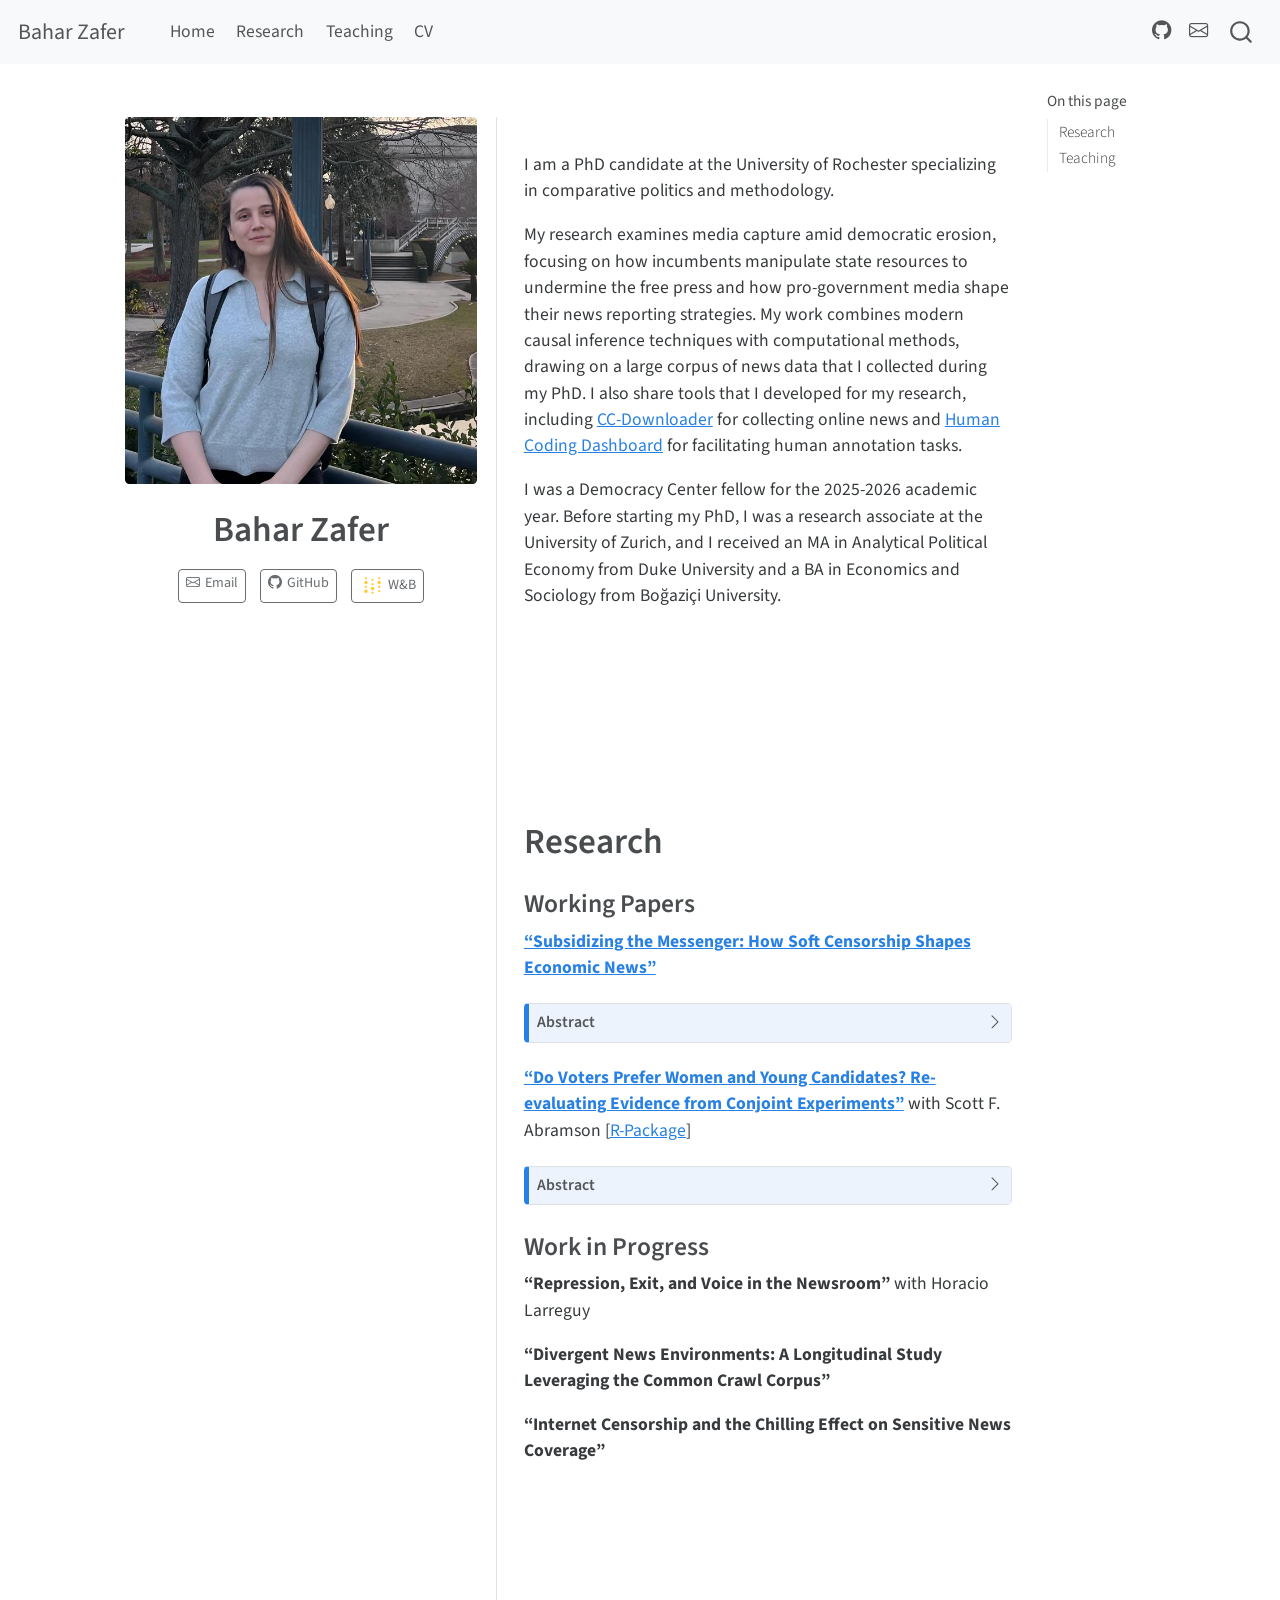
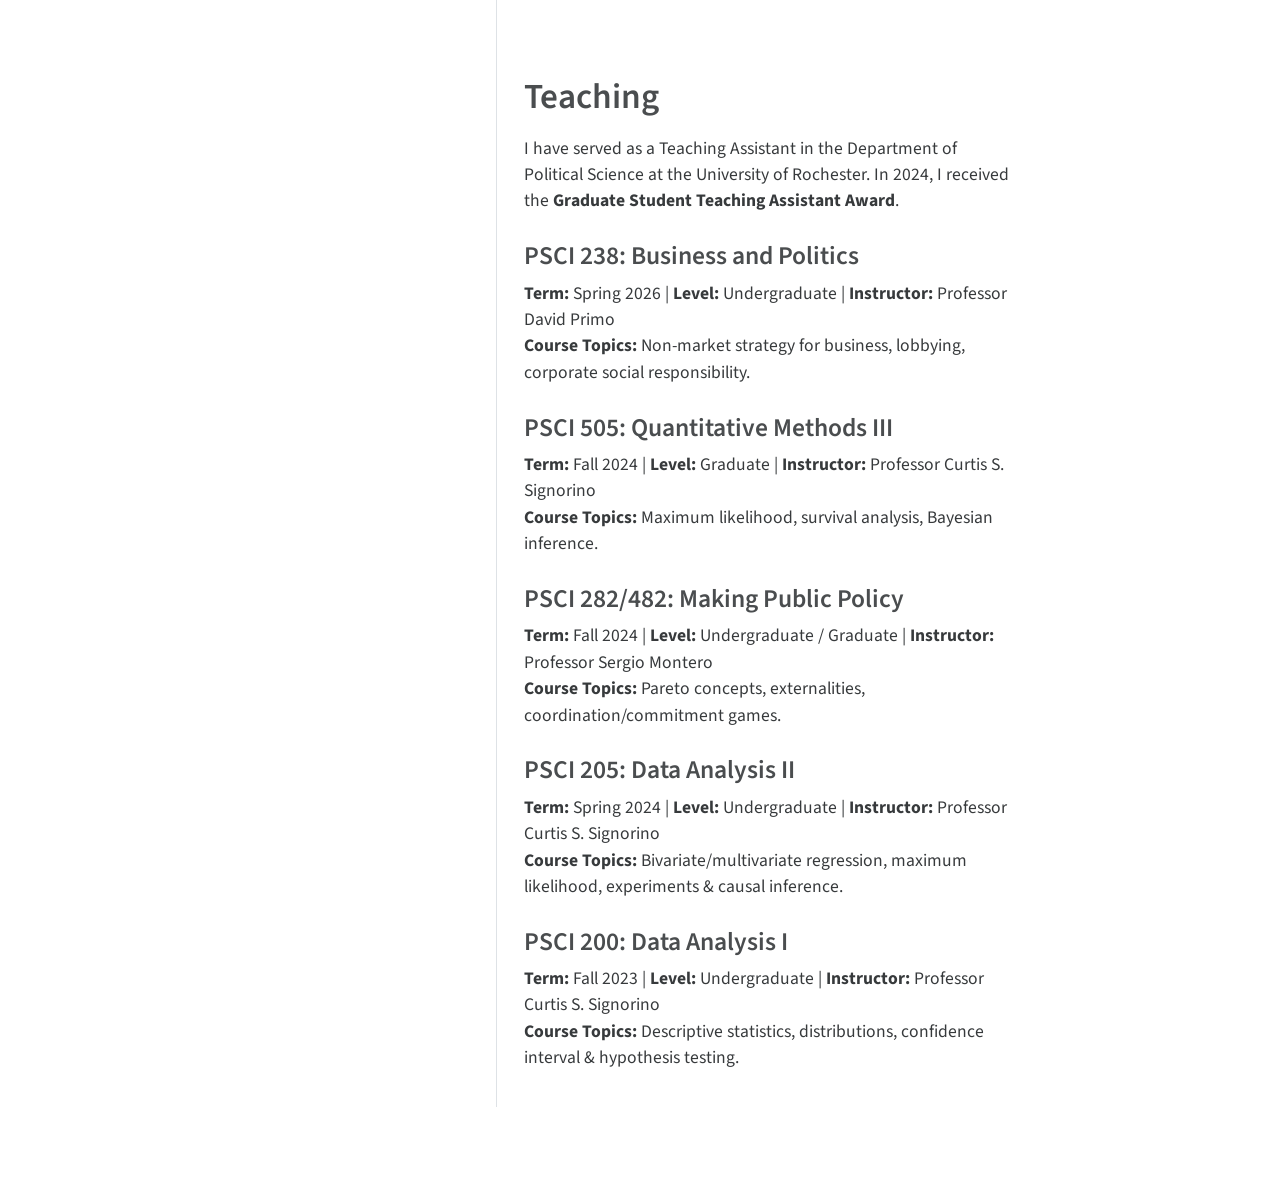
==== index.html @ 9b65a68a "Built site for gh-pages" ====
<!DOCTYPE html>
<html xmlns="http://www.w3.org/1999/xhtml" lang="en" xml:lang="en"><head>

<meta charset="utf-8">
<meta name="generator" content="quarto-1.3.450">

<meta name="viewport" content="width=device-width, initial-scale=1.0, user-scalable=yes">


<title>Bahar Zafer</title>
<style>
code{white-space: pre-wrap;}
span.smallcaps{font-variant: small-caps;}
div.columns{display: flex; gap: min(4vw, 1.5em);}
div.column{flex: auto; overflow-x: auto;}
div.hanging-indent{margin-left: 1.5em; text-indent: -1.5em;}
ul.task-list{list-style: none;}
ul.task-list li input[type="checkbox"] {
  width: 0.8em;
  margin: 0 0.8em 0.2em -1em; /* quarto-specific, see https://github.com/quarto-dev/quarto-cli/issues/4556 */ 
  vertical-align: middle;
}
</style>


<script src="site_libs/quarto-nav/quarto-nav.js"></script>
<script src="site_libs/quarto-nav/headroom.min.js"></script>
<script src="site_libs/clipboard/clipboard.min.js"></script>
<script src="site_libs/quarto-search/autocomplete.umd.js"></script>
<script src="site_libs/quarto-search/fuse.min.js"></script>
<script src="site_libs/quarto-search/quarto-search.js"></script>
<meta name="quarto:offset" content="./">
<script src="site_libs/quarto-html/quarto.js"></script>
<script src="site_libs/quarto-html/popper.min.js"></script>
<script src="site_libs/quarto-html/tippy.umd.min.js"></script>
<link href="site_libs/quarto-html/tippy.css" rel="stylesheet">
<link href="site_libs/quarto-html/quarto-syntax-highlighting.css" rel="stylesheet" id="quarto-text-highlighting-styles">
<script src="site_libs/bootstrap/bootstrap.min.js"></script>
<link href="site_libs/bootstrap/bootstrap-icons.css" rel="stylesheet">
<link href="site_libs/bootstrap/bootstrap.min.css" rel="stylesheet" id="quarto-bootstrap" data-mode="light">
<script id="quarto-search-options" type="application/json">{
  "location": "navbar",
  "copy-button": false,
  "collapse-after": 3,
  "panel-placement": "end",
  "type": "overlay",
  "limit": 20,
  "language": {
    "search-no-results-text": "No results",
    "search-matching-documents-text": "matching documents",
    "search-copy-link-title": "Copy link to search",
    "search-hide-matches-text": "Hide additional matches",
    "search-more-match-text": "more match in this document",
    "search-more-matches-text": "more matches in this document",
    "search-clear-button-title": "Clear",
    "search-detached-cancel-button-title": "Cancel",
    "search-submit-button-title": "Submit",
    "search-label": "Search"
  }
}</script>
<script async="" src="https://www.googletagmanager.com/gtag/js?id=G-RDGCC5YB4K"></script>

<script type="text/javascript">

window.dataLayer = window.dataLayer || [];
function gtag(){dataLayer.push(arguments);}
gtag('js', new Date());
gtag('config', 'G-RDGCC5YB4K', { 'anonymize_ip': true});
</script>
<style>html{ scroll-behavior: smooth; }</style>


<link rel="stylesheet" href="styles.css">
</head>

<body class="nav-fixed">

<div id="quarto-search-results"></div>
  <header id="quarto-header" class="headroom fixed-top">
    <nav class="navbar navbar-expand-lg navbar-dark ">
      <div class="navbar-container container-fluid">
      <div class="navbar-brand-container">
    <a class="navbar-brand" href="./index.html">
    <span class="navbar-title">Bahar Zafer</span>
    </a>
  </div>
            <div id="quarto-search" class="" title="Search"></div>
          <button class="navbar-toggler" type="button" data-bs-toggle="collapse" data-bs-target="#navbarCollapse" aria-controls="navbarCollapse" aria-expanded="false" aria-label="Toggle navigation" onclick="if (window.quartoToggleHeadroom) { window.quartoToggleHeadroom(); }">
  <span class="navbar-toggler-icon"></span>
</button>
          <div class="collapse navbar-collapse" id="navbarCollapse">
            <ul class="navbar-nav navbar-nav-scroll me-auto">
  <li class="nav-item">
    <a class="nav-link" href="./#home" rel="" target="">
 <span class="menu-text">Home</span></a>
  </li>  
  <li class="nav-item">
    <a class="nav-link" href="./#research" rel="" target="">
 <span class="menu-text">Research</span></a>
  </li>  
  <li class="nav-item">
    <a class="nav-link" href="./teaching.html" rel="" target="">
 <span class="menu-text">Teaching</span></a>
  </li>  
  <li class="nav-item">
    <a class="nav-link" href="./cv.pdf" rel="" target="">
 <span class="menu-text">CV</span></a>
  </li>  
</ul>
            <ul class="navbar-nav navbar-nav-scroll ms-auto">
  <li class="nav-item compact">
    <a class="nav-link" href="https://github.com/baharzafer" rel="" target=""><i class="bi bi-github" role="img">
</i> 
 <span class="menu-text"></span></a>
  </li>  
  <li class="nav-item compact">
    <a class="nav-link" href="mailto:bzafer@ur.rochester.edu" rel="" target=""><i class="bi bi-envelope" role="img">
</i> 
 <span class="menu-text"></span></a>
  </li>  
</ul>
            <div class="quarto-navbar-tools">
</div>
          </div> <!-- /navcollapse -->
      </div> <!-- /container-fluid -->
    </nav>
</header>
<!-- content -->
<div id="quarto-content" class="quarto-container page-columns page-rows-contents page-layout-article page-navbar">
<!-- sidebar -->
<!-- margin-sidebar -->
    <div id="quarto-margin-sidebar" class="sidebar margin-sidebar">
        <nav id="TOC" role="doc-toc" class="toc-active">
    <h2 id="toc-title">On this page</h2>
  <ul>
  <li><a href="#home" id="toc-home" class="nav-link active" data-scroll-target="#home"></a></li>
  <li><a href="#research" id="toc-research" class="nav-link" data-scroll-target="#research">Research</a>
  <ul class="collapse">
  <li><a href="#working-papers" id="toc-working-papers" class="nav-link" data-scroll-target="#working-papers">Working Papers</a></li>
  <li><a href="#work-in-progress" id="toc-work-in-progress" class="nav-link" data-scroll-target="#work-in-progress">Work in Progress</a></li>
  </ul></li>
  <li><a href="#teaching" id="toc-teaching" class="nav-link" data-scroll-target="#teaching">Teaching</a>
  <ul class="collapse">
  <li><a href="#psci-238-business-and-politics" id="toc-psci-238-business-and-politics" class="nav-link" data-scroll-target="#psci-238-business-and-politics">PSCI 238: Business and Politics</a></li>
  <li><a href="#psci-505-quantitative-methods-iii" id="toc-psci-505-quantitative-methods-iii" class="nav-link" data-scroll-target="#psci-505-quantitative-methods-iii">PSCI 505: Quantitative Methods III</a></li>
  <li><a href="#psci-282482-making-public-policy" id="toc-psci-282482-making-public-policy" class="nav-link" data-scroll-target="#psci-282482-making-public-policy">PSCI 282/482: Making Public Policy</a></li>
  <li><a href="#psci-205-data-analysis-ii" id="toc-psci-205-data-analysis-ii" class="nav-link" data-scroll-target="#psci-205-data-analysis-ii">PSCI 205: Data Analysis II</a></li>
  <li><a href="#psci-200-data-analysis-i" id="toc-psci-200-data-analysis-i" class="nav-link" data-scroll-target="#psci-200-data-analysis-i">PSCI 200: Data Analysis I</a></li>
  </ul></li>
  </ul>
</nav>
    </div>
<!-- main -->
<div class="quarto-about-trestles">
  <div class="about-entity">
    <img src="photo_bz.jpg" class="about-image
  rounded " style="width: 20em;">
<header id="title-block-header" class="quarto-title-block default">
<div class="quarto-title">
<h1 class="title">Bahar Zafer</h1>
</div>
<div class="quarto-title-meta">
  </div>
</header>
    <div class="about-links">
  <a href="mailto:bzafer@ur.rochester.edu" class="about-link" rel="" target="">
    <i class="bi bi-envelope"></i>
     <span class="about-link-text">Email</span>
  </a>
  <a href="https://github.com/baharzafer" class="about-link" rel="" target="">
    <i class="bi bi-github"></i>
     <span class="about-link-text">GitHub</span>
  </a>
  <a href="https://wandb.ai/profile/baharzafer" class="about-link" rel="" target="">
     <span class="about-link-text"><img src="WB_white.png" class="img-fluid" width="25"> W&amp;B</span>
  </a>
</div>
  </div>
  <div class="about-contents"><main class="content" id="quarto-document-content">

<section id="home" class="level1">
<h1></h1>
<p>I am a PhD candidate at the University of Rochester specializing in comparative politics and methodology.</p>
<p>My research examines media capture amid democratic erosion, focusing on how incumbents manipulate state resources to undermine the free press and how pro-government media shape their news reporting strategies. My work combines modern causal inference techniques with computational methods, drawing on a large corpus of news data that I collected during my PhD. I also share tools that I developed for my research, including <a href="https://github.com/zfrb/CC-Downloader">CC-Downloader</a> for collecting online news and <a href="https://github.com/zfrb/human-coding-dashboard">Human Coding Dashboard</a> for facilitating human annotation tasks.</p>
<p>I was a Democracy Center fellow for the 2025-2026 academic year. Before starting my PhD, I was a research associate at the University of Zurich, and I received an MA in Analytical Political Economy from Duke University and a BA in Economics and Sociology from Boğaziçi University.</p>
</section>
<section id="research" class="level1" style="margin-top: 6em;">
<h1 style="margin-top: 6em;">Research</h1>
<section id="working-papers" class="level3">
<h3 data-anchor-id="working-papers">Working Papers</h3>
<p><a href="paper_1.pdf"><strong>“Subsidizing the Messenger: How Soft Censorship Shapes Economic News”</strong></a></p>
<div class="callout callout-style-default callout-note no-icon callout-titled" title="Abstract">
<div class="callout-header d-flex align-content-center" data-bs-toggle="collapse" data-bs-target=".callout-1-contents" aria-controls="callout-1" aria-expanded="false" aria-label="Toggle callout">
<div class="callout-icon-container">
<i class="callout-icon no-icon"></i>
</div>
<div class="callout-title-container flex-fill">
Abstract
</div>
<div class="callout-btn-toggle d-inline-block border-0 py-1 ps-1 pe-0 float-end"><i class="callout-toggle"></i></div>
</div>
<div id="callout-1" class="callout-1-contents callout-collapse collapse">
<div class="callout-body-container callout-body">
<p>Scholars have extensively investigated the interest of incumbents in controlling media and the role of financial independence in safeguarding press freedom. Nonetheless, the literature lacks evidence on how governments employ ostensibly legal methods to fund connected media in exchange for favorable coverage. This paper identifies market-based exchanges as two-way favors between the government and politically connected media owners, exploiting the acquisition of the largest media company in Turkey by a pro-government conglomerate in 2018. First, I find sizable advertising favors from the government as the 2018 sale significantly increased state advertising in the acquired newspapers, despite a simultaneous decline in their circulations and private advertising. Second, these newspapers return the favor with biased economic news supportive of the government. My results establish that state advertising in Turkey is politically driven and incompatible with economic incentives, and the connected newspapers cater to the government, potentially at the expense of circulation.</p>
<p><em>Keywords:</em> Media capture, government advertising, politically connected owners, triple differences regression, topic modeling, sentiment analysis, BERT, GPT</p>
</div>
</div>
</div>
<p><a href="ConjointSensitivity.pdf"><strong>“Do Voters Prefer Women and Young Candidates? Re-evaluating Evidence from Conjoint Experiments”</strong></a> with Scott F. Abramson [<a href="https://github.com/zfrb/ConjointSensitivity">R-Package</a>]</p>
<div class="callout callout-style-default callout-note no-icon callout-titled" title="Abstract">
<div class="callout-header d-flex align-content-center" data-bs-toggle="collapse" data-bs-target=".callout-2-contents" aria-controls="callout-2" aria-expanded="false" aria-label="Toggle callout">
<div class="callout-icon-container">
<i class="callout-icon no-icon"></i>
</div>
<div class="callout-title-container flex-fill">
Abstract
</div>
<div class="callout-btn-toggle d-inline-block border-0 py-1 ps-1 pe-0 float-end"><i class="callout-toggle"></i></div>
</div>
<div id="callout-2" class="callout-2-contents callout-collapse collapse">
<div class="callout-body-container callout-body">
<p>Conjoint experiments are widely used to study whether voters discriminate against candidates on the basis of characteristics such as gender and age. Recent meta-analyses interpret this literature as evidence against demand-side explanations for the under-representation of women and younger candidates in elected office. We reassess these claims by examining the finite-sample sensitivity of candidate-choice conjoint estimates. Building on recent advances in influence-function methods, we estimate the smallest share of respondents and experimentally generated electoral contests whose removal changes the sign of study-level and meta-analytic AMCEs. Across experiments in prominent meta-analyses of gender and age, we find that many estimates can be reversed by dropping small fractions of respondents or contests. These sensitivities also propagate to the meta-analytic level, where pooled estimates change sign after similarly small perturbations. The results show that conjoint-based claims about voter preferences can depend heavily on both respondent sampling and the random sampling of candidate contests implied by experimental designs.</p>
<p><em>Keywords:</em> Gender bias, candidate-choice experiments, discrimination</p>
</div>
</div>
</div>
</section>
<section id="work-in-progress" class="level3">
<h3 data-anchor-id="work-in-progress">Work in Progress</h3>
<p><strong>“Repression, Exit, and Voice in the Newsroom”</strong> with Horacio Larreguy</p>
<p><strong>“Divergent News Environments: A Longitudinal Study Leveraging the Common Crawl Corpus”</strong></p>
<p><strong>“Internet Censorship and the Chilling Eﬀect on Sensitive News Coverage”</strong></p>
</section>
</section>
<section id="teaching" class="level1" style="margin-top: 6em;">
<h1 style="margin-top: 6em;">Teaching</h1>
<p>I have served as a Teaching Assistant in the Department of Political Science at the University of Rochester. In 2024, I received the <strong>Graduate Student Teaching Assistant Award</strong>.</p>
<section id="psci-238-business-and-politics" class="level3">
<h3 data-anchor-id="psci-238-business-and-politics">PSCI 238: Business and Politics</h3>
<p><strong>Term:</strong> Spring 2026 | <strong>Level:</strong> Undergraduate | <strong>Instructor:</strong> Professor David Primo<br>
<strong>Course Topics:</strong> Non-market strategy for business, lobbying, corporate social responsibility.</p>
</section>
<section id="psci-505-quantitative-methods-iii" class="level3">
<h3 data-anchor-id="psci-505-quantitative-methods-iii">PSCI 505: Quantitative Methods III</h3>
<p><strong>Term:</strong> Fall 2024 | <strong>Level:</strong> Graduate | <strong>Instructor:</strong> Professor Curtis S. Signorino<br>
<strong>Course Topics:</strong> Maximum likelihood, survival analysis, Bayesian inference.</p>
</section>
<section id="psci-282482-making-public-policy" class="level3">
<h3 data-anchor-id="psci-282482-making-public-policy">PSCI 282/482: Making Public Policy</h3>
<p><strong>Term:</strong> Fall 2024 | <strong>Level:</strong> Undergraduate / Graduate | <strong>Instructor:</strong> Professor Sergio Montero<br>
<strong>Course Topics:</strong> Pareto concepts, externalities, coordination/commitment games.</p>
</section>
<section id="psci-205-data-analysis-ii" class="level3">
<h3 data-anchor-id="psci-205-data-analysis-ii">PSCI 205: Data Analysis II</h3>
<p><strong>Term:</strong> Spring 2024 | <strong>Level:</strong> Undergraduate | <strong>Instructor:</strong> Professor Curtis S. Signorino<br>
<strong>Course Topics:</strong> Bivariate/multivariate regression, maximum likelihood, experiments &amp; causal inference.</p>
</section>
<section id="psci-200-data-analysis-i" class="level3">
<h3 data-anchor-id="psci-200-data-analysis-i">PSCI 200: Data Analysis I</h3>
<p><strong>Term:</strong> Fall 2023 | <strong>Level:</strong> Undergraduate | <strong>Instructor:</strong> Professor Curtis S. Signorino<br>
<strong>Course Topics:</strong> Descriptive statistics, distributions, confidence interval &amp; hypothesis testing.</p>


</section>
</section>
</main></div>
</div>
 <!-- /main -->
<script id="quarto-html-after-body" type="application/javascript">
window.document.addEventListener("DOMContentLoaded", function (event) {
  const toggleBodyColorMode = (bsSheetEl) => {
    const mode = bsSheetEl.getAttribute("data-mode");
    const bodyEl = window.document.querySelector("body");
    if (mode === "dark") {
      bodyEl.classList.add("quarto-dark");
      bodyEl.classList.remove("quarto-light");
    } else {
      bodyEl.classList.add("quarto-light");
      bodyEl.classList.remove("quarto-dark");
    }
  }
  const toggleBodyColorPrimary = () => {
    const bsSheetEl = window.document.querySelector("link#quarto-bootstrap");
    if (bsSheetEl) {
      toggleBodyColorMode(bsSheetEl);
    }
  }
  toggleBodyColorPrimary();  
  const isCodeAnnotation = (el) => {
    for (const clz of el.classList) {
      if (clz.startsWith('code-annotation-')) {                     
        return true;
      }
    }
    return false;
  }
  const clipboard = new window.ClipboardJS('.code-copy-button', {
    text: function(trigger) {
      const codeEl = trigger.previousElementSibling.cloneNode(true);
      for (const childEl of codeEl.children) {
        if (isCodeAnnotation(childEl)) {
          childEl.remove();
        }
      }
      return codeEl.innerText;
    }
  });
  clipboard.on('success', function(e) {
    // button target
    const button = e.trigger;
    // don't keep focus
    button.blur();
    // flash "checked"
    button.classList.add('code-copy-button-checked');
    var currentTitle = button.getAttribute("title");
    button.setAttribute("title", "Copied!");
    let tooltip;
    if (window.bootstrap) {
      button.setAttribute("data-bs-toggle", "tooltip");
      button.setAttribute("data-bs-placement", "left");
      button.setAttribute("data-bs-title", "Copied!");
      tooltip = new bootstrap.Tooltip(button, 
        { trigger: "manual", 
          customClass: "code-copy-button-tooltip",
          offset: [0, -8]});
      tooltip.show();    
    }
    setTimeout(function() {
      if (tooltip) {
        tooltip.hide();
        button.removeAttribute("data-bs-title");
        button.removeAttribute("data-bs-toggle");
        button.removeAttribute("data-bs-placement");
      }
      button.setAttribute("title", currentTitle);
      button.classList.remove('code-copy-button-checked');
    }, 1000);
    // clear code selection
    e.clearSelection();
  });
  function tippyHover(el, contentFn) {
    const config = {
      allowHTML: true,
      content: contentFn,
      maxWidth: 500,
      delay: 100,
      arrow: false,
      appendTo: function(el) {
          return el.parentElement;
      },
      interactive: true,
      interactiveBorder: 10,
      theme: 'quarto',
      placement: 'bottom-start'
    };
    window.tippy(el, config); 
  }
  const noterefs = window.document.querySelectorAll('a[role="doc-noteref"]');
  for (var i=0; i<noterefs.length; i++) {
    const ref = noterefs[i];
    tippyHover(ref, function() {
      // use id or data attribute instead here
      let href = ref.getAttribute('data-footnote-href') || ref.getAttribute('href');
      try { href = new URL(href).hash; } catch {}
      const id = href.replace(/^#\/?/, "");
      const note = window.document.getElementById(id);
      return note.innerHTML;
    });
  }
      let selectedAnnoteEl;
      const selectorForAnnotation = ( cell, annotation) => {
        let cellAttr = 'data-code-cell="' + cell + '"';
        let lineAttr = 'data-code-annotation="' +  annotation + '"';
        const selector = 'span[' + cellAttr + '][' + lineAttr + ']';
        return selector;
      }
      const selectCodeLines = (annoteEl) => {
        const doc = window.document;
        const targetCell = annoteEl.getAttribute("data-target-cell");
        const targetAnnotation = annoteEl.getAttribute("data-target-annotation");
        const annoteSpan = window.document.querySelector(selectorForAnnotation(targetCell, targetAnnotation));
        const lines = annoteSpan.getAttribute("data-code-lines").split(",");
        const lineIds = lines.map((line) => {
          return targetCell + "-" + line;
        })
        let top = null;
        let height = null;
        let parent = null;
        if (lineIds.length > 0) {
            //compute the position of the single el (top and bottom and make a div)
            const el = window.document.getElementById(lineIds[0]);
            top = el.offsetTop;
            height = el.offsetHeight;
            parent = el.parentElement.parentElement;
          if (lineIds.length > 1) {
            const lastEl = window.document.getElementById(lineIds[lineIds.length - 1]);
            const bottom = lastEl.offsetTop + lastEl.offsetHeight;
            height = bottom - top;
          }
          if (top !== null && height !== null && parent !== null) {
            // cook up a div (if necessary) and position it 
            let div = window.document.getElementById("code-annotation-line-highlight");
            if (div === null) {
              div = window.document.createElement("div");
              div.setAttribute("id", "code-annotation-line-highlight");
              div.style.position = 'absolute';
              parent.appendChild(div);
            }
            div.style.top = top - 2 + "px";
            div.style.height = height + 4 + "px";
            let gutterDiv = window.document.getElementById("code-annotation-line-highlight-gutter");
            if (gutterDiv === null) {
              gutterDiv = window.document.createElement("div");
              gutterDiv.setAttribute("id", "code-annotation-line-highlight-gutter");
              gutterDiv.style.position = 'absolute';
              const codeCell = window.document.getElementById(targetCell);
              const gutter = codeCell.querySelector('.code-annotation-gutter');
              gutter.appendChild(gutterDiv);
            }
            gutterDiv.style.top = top - 2 + "px";
            gutterDiv.style.height = height + 4 + "px";
          }
          selectedAnnoteEl = annoteEl;
        }
      };
      const unselectCodeLines = () => {
        const elementsIds = ["code-annotation-line-highlight", "code-annotation-line-highlight-gutter"];
        elementsIds.forEach((elId) => {
          const div = window.document.getElementById(elId);
          if (div) {
            div.remove();
          }
        });
        selectedAnnoteEl = undefined;
      };
      // Attach click handler to the DT
      const annoteDls = window.document.querySelectorAll('dt[data-target-cell]');
      for (const annoteDlNode of annoteDls) {
        annoteDlNode.addEventListener('click', (event) => {
          const clickedEl = event.target;
          if (clickedEl !== selectedAnnoteEl) {
            unselectCodeLines();
            const activeEl = window.document.querySelector('dt[data-target-cell].code-annotation-active');
            if (activeEl) {
              activeEl.classList.remove('code-annotation-active');
            }
            selectCodeLines(clickedEl);
            clickedEl.classList.add('code-annotation-active');
          } else {
            // Unselect the line
            unselectCodeLines();
            clickedEl.classList.remove('code-annotation-active');
          }
        });
      }
  const findCites = (el) => {
    const parentEl = el.parentElement;
    if (parentEl) {
      const cites = parentEl.dataset.cites;
      if (cites) {
        return {
          el,
          cites: cites.split(' ')
        };
      } else {
        return findCites(el.parentElement)
      }
    } else {
      return undefined;
    }
  };
  var bibliorefs = window.document.querySelectorAll('a[role="doc-biblioref"]');
  for (var i=0; i<bibliorefs.length; i++) {
    const ref = bibliorefs[i];
    const citeInfo = findCites(ref);
    if (citeInfo) {
      tippyHover(citeInfo.el, function() {
        var popup = window.document.createElement('div');
        citeInfo.cites.forEach(function(cite) {
          var citeDiv = window.document.createElement('div');
          citeDiv.classList.add('hanging-indent');
          citeDiv.classList.add('csl-entry');
          var biblioDiv = window.document.getElementById('ref-' + cite);
          if (biblioDiv) {
            citeDiv.innerHTML = biblioDiv.innerHTML;
          }
          popup.appendChild(citeDiv);
        });
        return popup.innerHTML;
      });
    }
  }
});
</script>
</div> <!-- /content -->



<script src="site_libs/quarto-html/zenscroll-min.js"></script>
</body></html>
---- site_libs/quarto-html/tippy.css ----
.tippy-box[data-animation=fade][data-state=hidden]{opacity:0}[data-tippy-root]{max-width:calc(100vw - 10px)}.tippy-box{position:relative;background-color:#333;color:#fff;border-radius:4px;font-size:14px;line-height:1.4;white-space:normal;outline:0;transition-property:transform,visibility,opacity}.tippy-box[data-placement^=top]>.tippy-arrow{bottom:0}.tippy-box[data-placement^=top]>.tippy-arrow:before{bottom:-7px;left:0;border-width:8px 8px 0;border-top-color:initial;transform-origin:center top}.tippy-box[data-placement^=bottom]>.tippy-arrow{top:0}.tippy-box[data-placement^=bottom]>.tippy-arrow:before{top:-7px;left:0;border-width:0 8px 8px;border-bottom-color:initial;transform-origin:center bottom}.tippy-box[data-placement^=left]>.tippy-arrow{right:0}.tippy-box[data-placement^=left]>.tippy-arrow:before{border-width:8px 0 8px 8px;border-left-color:initial;right:-7px;transform-origin:center left}.tippy-box[data-placement^=right]>.tippy-arrow{left:0}.tippy-box[data-placement^=right]>.tippy-arrow:before{left:-7px;border-width:8px 8px 8px 0;border-right-color:initial;transform-origin:center right}.tippy-box[data-inertia][data-state=visible]{transition-timing-function:cubic-bezier(.54,1.5,.38,1.11)}.tippy-arrow{width:16px;height:16px;color:#333}.tippy-arrow:before{content:"";position:absolute;border-color:transparent;border-style:solid}.tippy-content{position:relative;padding:5px 9px;z-index:1}
---- site_libs/quarto-html/quarto-syntax-highlighting.css ----
/* quarto syntax highlight colors */
:root {
  --quarto-hl-ot-color: #003B4F;
  --quarto-hl-at-color: #657422;
  --quarto-hl-ss-color: #20794D;
  --quarto-hl-an-color: #5E5E5E;
  --quarto-hl-fu-color: #4758AB;
  --quarto-hl-st-color: #20794D;
  --quarto-hl-cf-color: #003B4F;
  --quarto-hl-op-color: #5E5E5E;
  --quarto-hl-er-color: #AD0000;
  --quarto-hl-bn-color: #AD0000;
  --quarto-hl-al-color: #AD0000;
  --quarto-hl-va-color: #111111;
  --quarto-hl-bu-color: inherit;
  --quarto-hl-ex-color: inherit;
  --quarto-hl-pp-color: #AD0000;
  --quarto-hl-in-color: #5E5E5E;
  --quarto-hl-vs-color: #20794D;
  --quarto-hl-wa-color: #5E5E5E;
  --quarto-hl-do-color: #5E5E5E;
  --quarto-hl-im-color: #00769E;
  --quarto-hl-ch-color: #20794D;
  --quarto-hl-dt-color: #AD0000;
  --quarto-hl-fl-color: #AD0000;
  --quarto-hl-co-color: #5E5E5E;
  --quarto-hl-cv-color: #5E5E5E;
  --quarto-hl-cn-color: #8f5902;
  --quarto-hl-sc-color: #5E5E5E;
  --quarto-hl-dv-color: #AD0000;
  --quarto-hl-kw-color: #003B4F;
}

/* other quarto variables */
:root {
  --quarto-font-monospace: SFMono-Regular, Menlo, Monaco, Consolas, "Liberation Mono", "Courier New", monospace;
}

pre > code.sourceCode > span {
  color: #003B4F;
}

code span {
  color: #003B4F;
}

code.sourceCode > span {
  color: #003B4F;
}

div.sourceCode,
div.sourceCode pre.sourceCode {
  color: #003B4F;
}

code span.ot {
  color: #003B4F;
  font-style: inherit;
}

code span.at {
  color: #657422;
  font-style: inherit;
}

code span.ss {
  color: #20794D;
  font-style: inherit;
}

code span.an {
  color: #5E5E5E;
  font-style: inherit;
}

code span.fu {
  color: #4758AB;
  font-style: inherit;
}

code span.st {
  color: #20794D;
  font-style: inherit;
}

code span.cf {
  color: #003B4F;
  font-style: inherit;
}

code span.op {
  color: #5E5E5E;
  font-style: inherit;
}

code span.er {
  color: #AD0000;
  font-style: inherit;
}

code span.bn {
  color: #AD0000;
  font-style: inherit;
}

code span.al {
  color: #AD0000;
  font-style: inherit;
}

code span.va {
  color: #111111;
  font-style: inherit;
}

code span.bu {
  font-style: inherit;
}

code span.ex {
  font-style: inherit;
}

code span.pp {
  color: #AD0000;
  font-style: inherit;
}

code span.in {
  color: #5E5E5E;
  font-style: inherit;
}

code span.vs {
  color: #20794D;
  font-style: inherit;
}

code span.wa {
  color: #5E5E5E;
  font-style: italic;
}

code span.do {
  color: #5E5E5E;
  font-style: italic;
}

code span.im {
  color: #00769E;
  font-style: inherit;
}

code span.ch {
  color: #20794D;
  font-style: inherit;
}

code span.dt {
  color: #AD0000;
  font-style: inherit;
}

code span.fl {
  color: #AD0000;
  font-style: inherit;
}

code span.co {
  color: #5E5E5E;
  font-style: inherit;
}

code span.cv {
  color: #5E5E5E;
  font-style: italic;
}

code span.cn {
  color: #8f5902;
  font-style: inherit;
}

code span.sc {
  color: #5E5E5E;
  font-style: inherit;
}

code span.dv {
  color: #AD0000;
  font-style: inherit;
}

code span.kw {
  color: #003B4F;
  font-style: inherit;
}

.prevent-inlining {
  content: "</";
}

/*# sourceMappingURL=debc5d5d77c3f9108843748ff7464032.css.map */
---- styles.css ----
/* css styles */
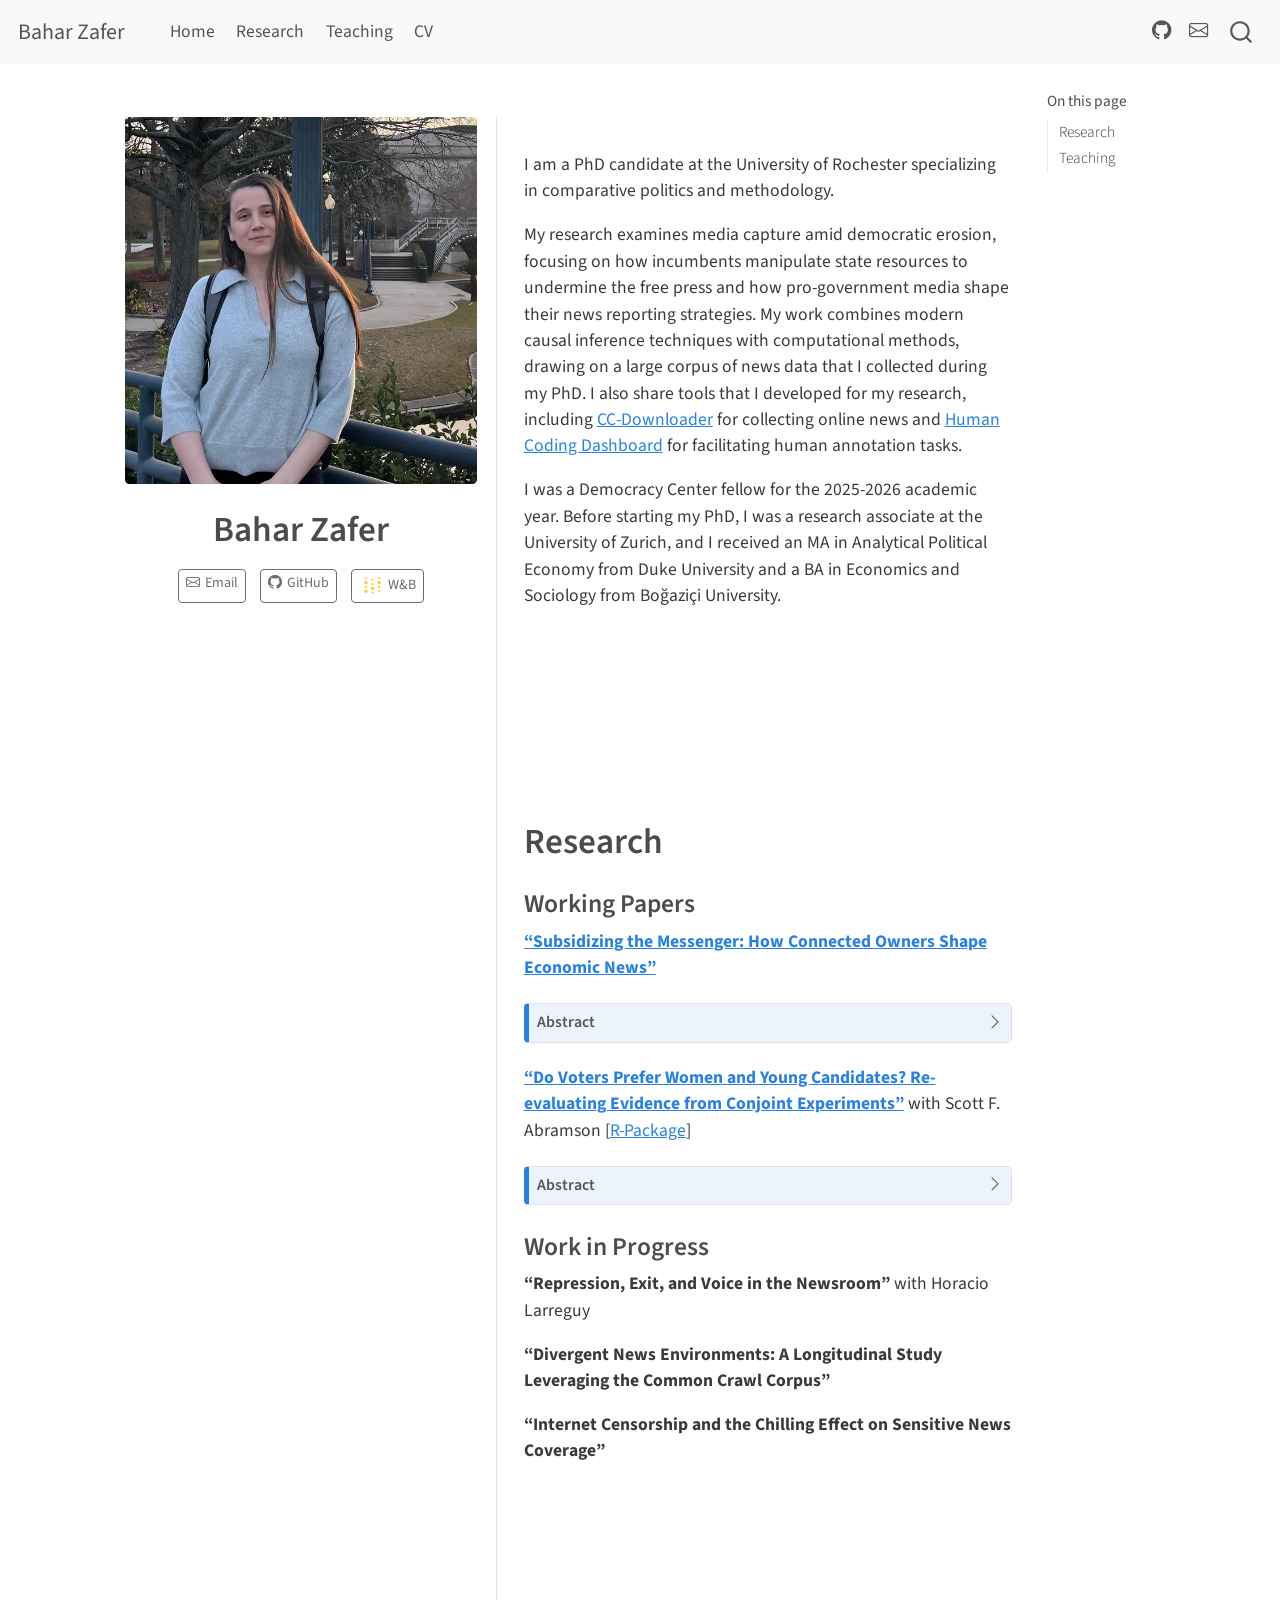
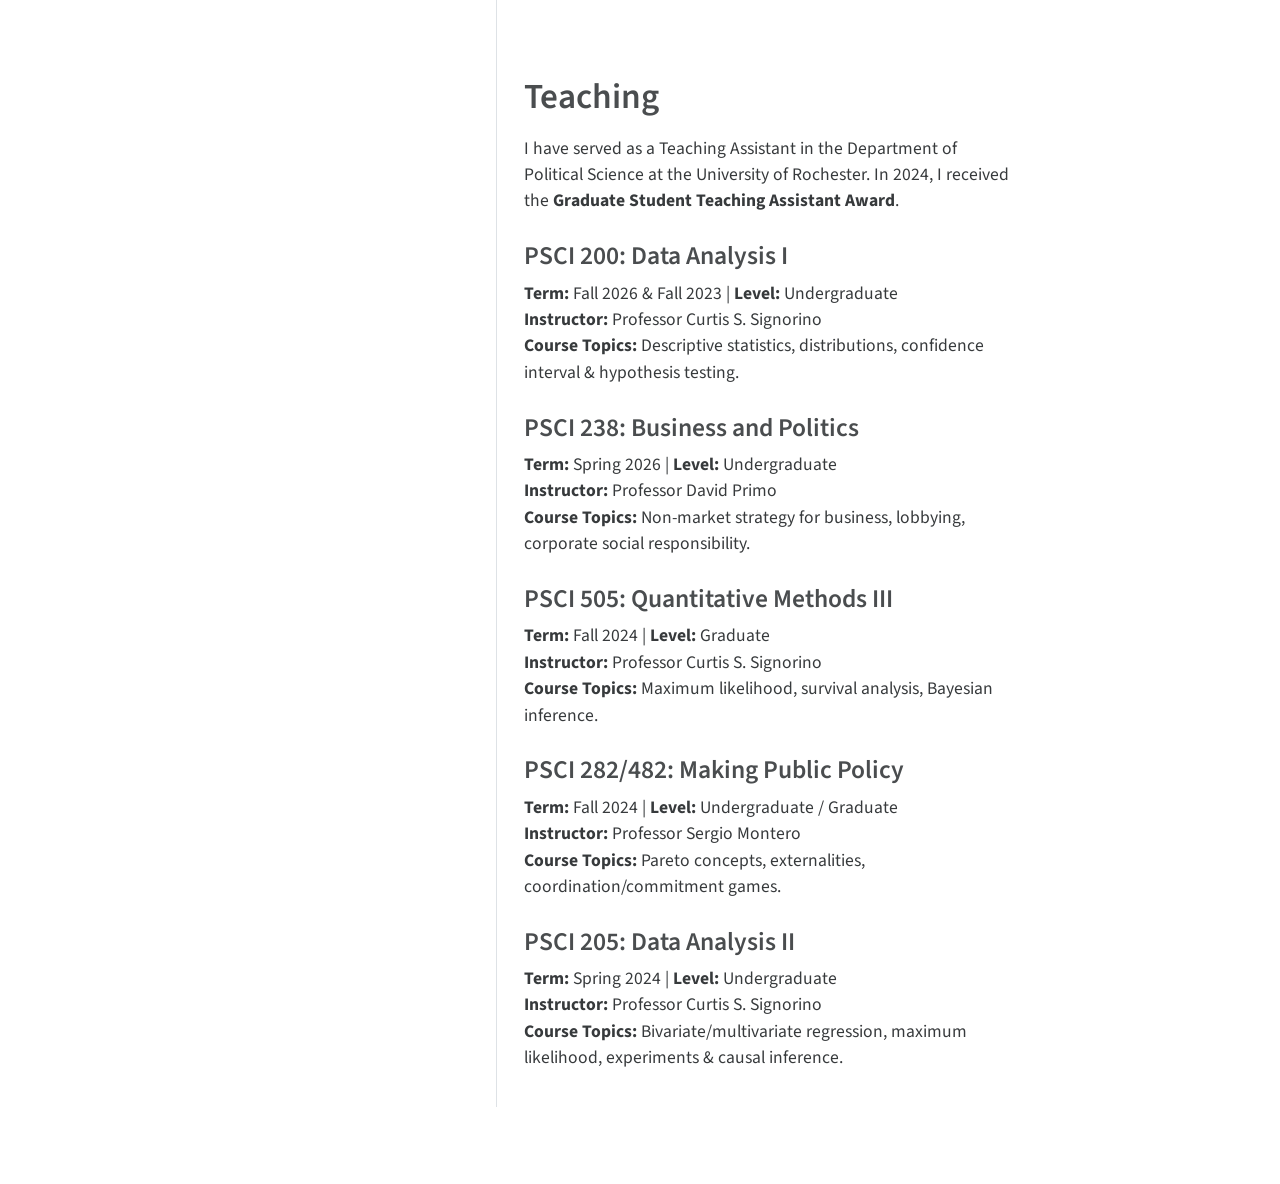
==== commit d2c593bf: "Built site for gh-pages" ====
--- a/index.html
+++ b/index.html
@@ -141,11 +141,11 @@
   </ul></li>
   <li><a href="#teaching" id="toc-teaching" class="nav-link" data-scroll-target="#teaching">Teaching</a>
   <ul class="collapse">
+  <li><a href="#psci-200-data-analysis-i" id="toc-psci-200-data-analysis-i" class="nav-link" data-scroll-target="#psci-200-data-analysis-i">PSCI 200: Data Analysis I</a></li>
   <li><a href="#psci-238-business-and-politics" id="toc-psci-238-business-and-politics" class="nav-link" data-scroll-target="#psci-238-business-and-politics">PSCI 238: Business and Politics</a></li>
   <li><a href="#psci-505-quantitative-methods-iii" id="toc-psci-505-quantitative-methods-iii" class="nav-link" data-scroll-target="#psci-505-quantitative-methods-iii">PSCI 505: Quantitative Methods III</a></li>
   <li><a href="#psci-282482-making-public-policy" id="toc-psci-282482-making-public-policy" class="nav-link" data-scroll-target="#psci-282482-making-public-policy">PSCI 282/482: Making Public Policy</a></li>
   <li><a href="#psci-205-data-analysis-ii" id="toc-psci-205-data-analysis-ii" class="nav-link" data-scroll-target="#psci-205-data-analysis-ii">PSCI 205: Data Analysis II</a></li>
-  <li><a href="#psci-200-data-analysis-i" id="toc-psci-200-data-analysis-i" class="nav-link" data-scroll-target="#psci-200-data-analysis-i">PSCI 200: Data Analysis I</a></li>
   </ul></li>
   </ul>
 </nav>
@@ -188,7 +188,7 @@
 <h1 style="margin-top: 6em;">Research</h1>
 <section id="working-papers" class="level3">
 <h3 data-anchor-id="working-papers">Working Papers</h3>
-<p><a href="paper_1.pdf"><strong>“Subsidizing the Messenger: How Soft Censorship Shapes Economic News”</strong></a></p>
+<p><a href="paper_1.pdf"><strong>“Subsidizing the Messenger: How Connected Owners Shape Economic News”</strong></a></p>
 <div class="callout callout-style-default callout-note no-icon callout-titled" title="Abstract">
 <div class="callout-header d-flex align-content-center" data-bs-toggle="collapse" data-bs-target=".callout-1-contents" aria-controls="callout-1" aria-expanded="false" aria-label="Toggle callout">
 <div class="callout-icon-container">
@@ -235,30 +235,35 @@
 <section id="teaching" class="level1" style="margin-top: 6em;">
 <h1 style="margin-top: 6em;">Teaching</h1>
 <p>I have served as a Teaching Assistant in the Department of Political Science at the University of Rochester. In 2024, I received the <strong>Graduate Student Teaching Assistant Award</strong>.</p>
+<section id="psci-200-data-analysis-i" class="level3">
+<h3 data-anchor-id="psci-200-data-analysis-i">PSCI 200: Data Analysis I</h3>
+<p><strong>Term:</strong> Fall 2026 &amp; Fall 2023 | <strong>Level:</strong> Undergraduate<br>
+<strong>Instructor:</strong> Professor Curtis S. Signorino<br>
+<strong>Course Topics:</strong> Descriptive statistics, distributions, confidence interval &amp; hypothesis testing.</p>
+</section>
 <section id="psci-238-business-and-politics" class="level3">
 <h3 data-anchor-id="psci-238-business-and-politics">PSCI 238: Business and Politics</h3>
-<p><strong>Term:</strong> Spring 2026 | <strong>Level:</strong> Undergraduate | <strong>Instructor:</strong> Professor David Primo<br>
+<p><strong>Term:</strong> Spring 2026 | <strong>Level:</strong> Undergraduate<br>
+<strong>Instructor:</strong> Professor David Primo<br>
 <strong>Course Topics:</strong> Non-market strategy for business, lobbying, corporate social responsibility.</p>
 </section>
 <section id="psci-505-quantitative-methods-iii" class="level3">
 <h3 data-anchor-id="psci-505-quantitative-methods-iii">PSCI 505: Quantitative Methods III</h3>
-<p><strong>Term:</strong> Fall 2024 | <strong>Level:</strong> Graduate | <strong>Instructor:</strong> Professor Curtis S. Signorino<br>
+<p><strong>Term:</strong> Fall 2024 | <strong>Level:</strong> Graduate<br>
+<strong>Instructor:</strong> Professor Curtis S. Signorino<br>
 <strong>Course Topics:</strong> Maximum likelihood, survival analysis, Bayesian inference.</p>
 </section>
 <section id="psci-282482-making-public-policy" class="level3">
 <h3 data-anchor-id="psci-282482-making-public-policy">PSCI 282/482: Making Public Policy</h3>
-<p><strong>Term:</strong> Fall 2024 | <strong>Level:</strong> Undergraduate / Graduate | <strong>Instructor:</strong> Professor Sergio Montero<br>
+<p><strong>Term:</strong> Fall 2024 | <strong>Level:</strong> Undergraduate / Graduate<br>
+<strong>Instructor:</strong> Professor Sergio Montero<br>
 <strong>Course Topics:</strong> Pareto concepts, externalities, coordination/commitment games.</p>
 </section>
 <section id="psci-205-data-analysis-ii" class="level3">
 <h3 data-anchor-id="psci-205-data-analysis-ii">PSCI 205: Data Analysis II</h3>
-<p><strong>Term:</strong> Spring 2024 | <strong>Level:</strong> Undergraduate | <strong>Instructor:</strong> Professor Curtis S. Signorino<br>
+<p><strong>Term:</strong> Spring 2024 | <strong>Level:</strong> Undergraduate<br>
+<strong>Instructor:</strong> Professor Curtis S. Signorino<br>
 <strong>Course Topics:</strong> Bivariate/multivariate regression, maximum likelihood, experiments &amp; causal inference.</p>
-</section>
-<section id="psci-200-data-analysis-i" class="level3">
-<h3 data-anchor-id="psci-200-data-analysis-i">PSCI 200: Data Analysis I</h3>
-<p><strong>Term:</strong> Fall 2023 | <strong>Level:</strong> Undergraduate | <strong>Instructor:</strong> Professor Curtis S. Signorino<br>
-<strong>Course Topics:</strong> Descriptive statistics, distributions, confidence interval &amp; hypothesis testing.</p>
 
 
 </section>
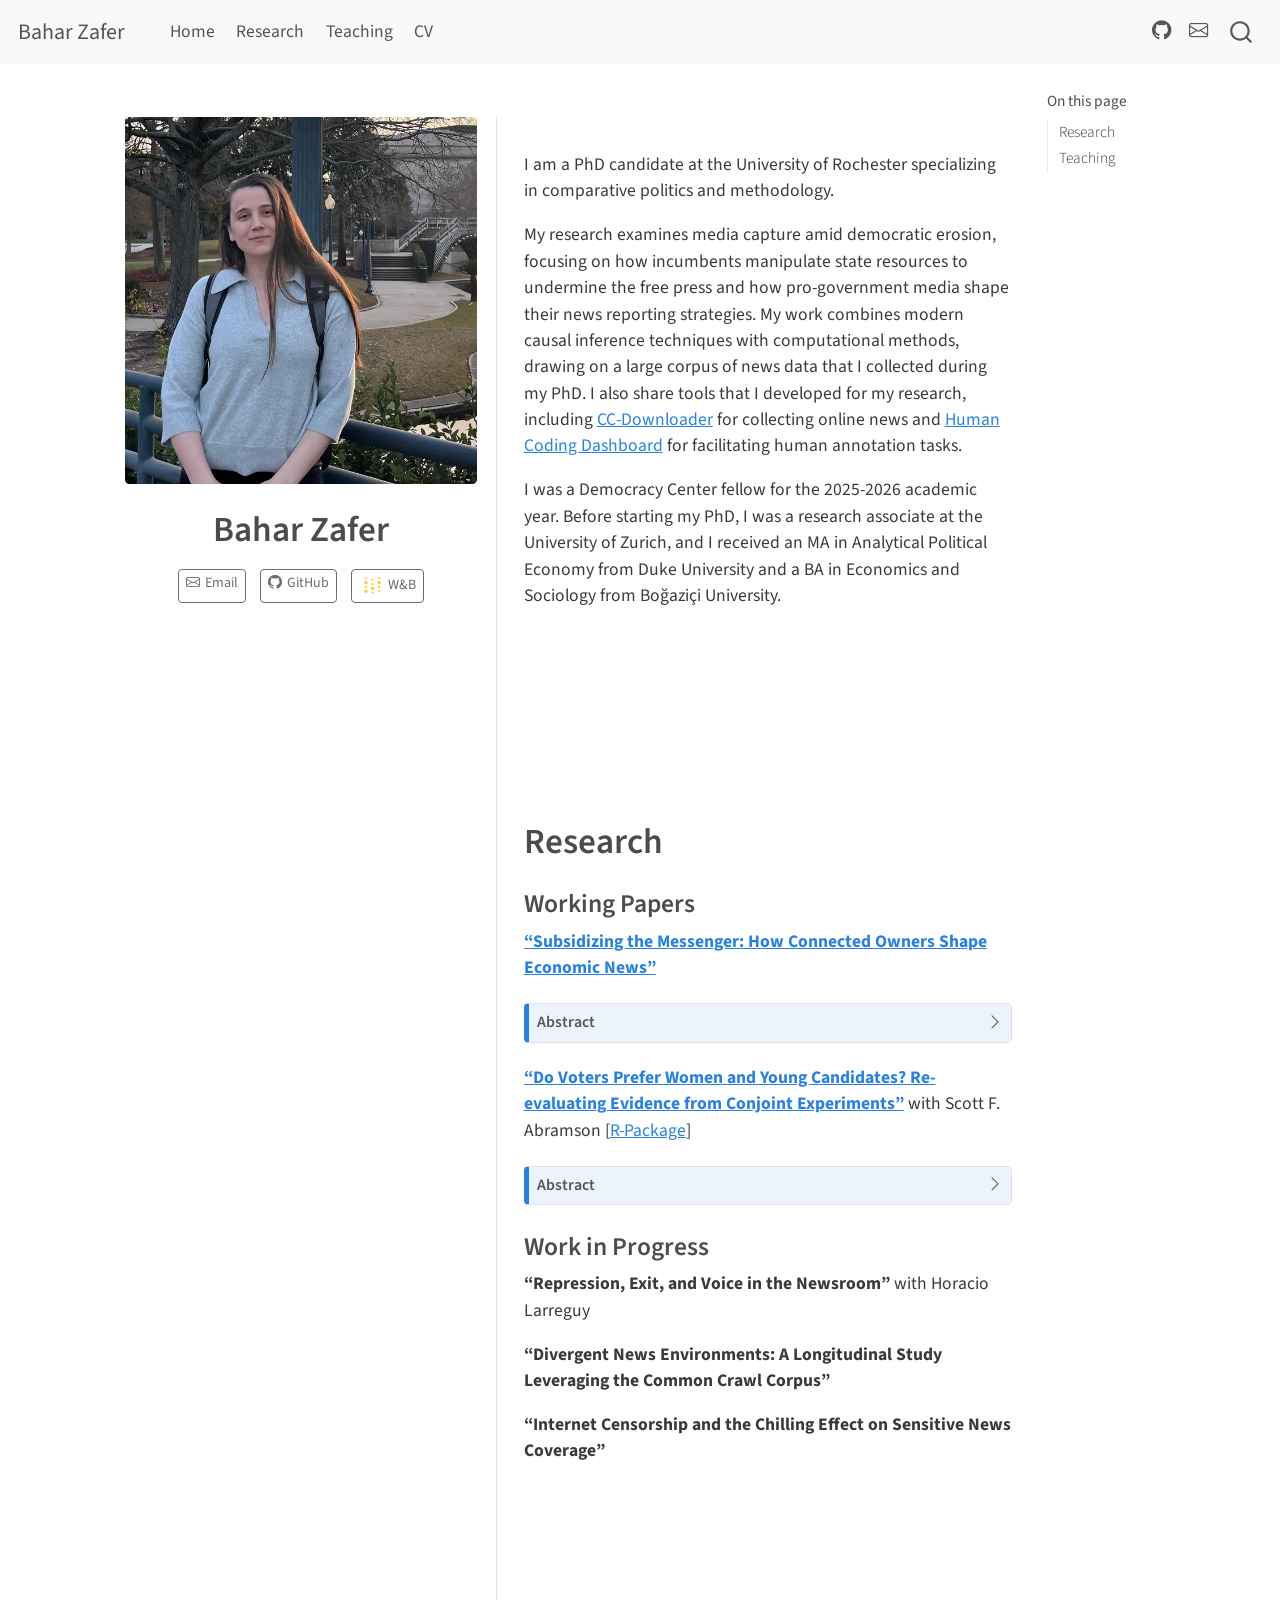
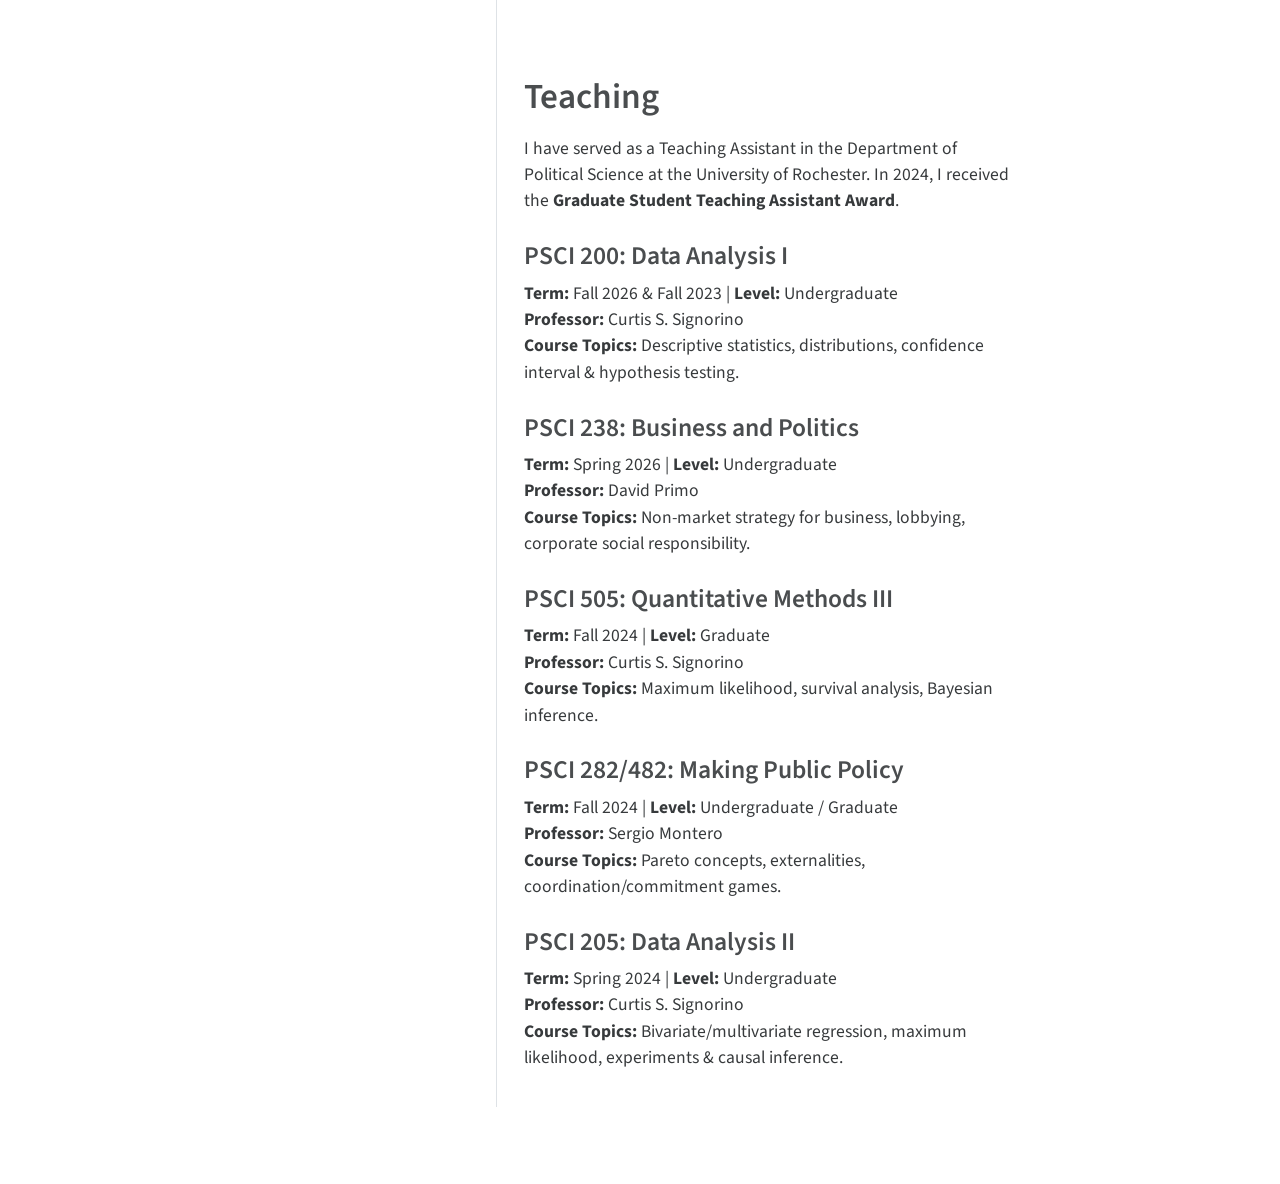
==== commit 89dc9792: "Built site for gh-pages" ====
--- a/index.html
+++ b/index.html
@@ -238,31 +238,31 @@
 <section id="psci-200-data-analysis-i" class="level3">
 <h3 data-anchor-id="psci-200-data-analysis-i">PSCI 200: Data Analysis I</h3>
 <p><strong>Term:</strong> Fall 2026 &amp; Fall 2023 | <strong>Level:</strong> Undergraduate<br>
-<strong>Instructor:</strong> Professor Curtis S. Signorino<br>
+<strong>Professor:</strong> Curtis S. Signorino<br>
 <strong>Course Topics:</strong> Descriptive statistics, distributions, confidence interval &amp; hypothesis testing.</p>
 </section>
 <section id="psci-238-business-and-politics" class="level3">
 <h3 data-anchor-id="psci-238-business-and-politics">PSCI 238: Business and Politics</h3>
 <p><strong>Term:</strong> Spring 2026 | <strong>Level:</strong> Undergraduate<br>
-<strong>Instructor:</strong> Professor David Primo<br>
+<strong>Professor:</strong> David Primo<br>
 <strong>Course Topics:</strong> Non-market strategy for business, lobbying, corporate social responsibility.</p>
 </section>
 <section id="psci-505-quantitative-methods-iii" class="level3">
 <h3 data-anchor-id="psci-505-quantitative-methods-iii">PSCI 505: Quantitative Methods III</h3>
 <p><strong>Term:</strong> Fall 2024 | <strong>Level:</strong> Graduate<br>
-<strong>Instructor:</strong> Professor Curtis S. Signorino<br>
+<strong>Professor:</strong> Curtis S. Signorino<br>
 <strong>Course Topics:</strong> Maximum likelihood, survival analysis, Bayesian inference.</p>
 </section>
 <section id="psci-282482-making-public-policy" class="level3">
 <h3 data-anchor-id="psci-282482-making-public-policy">PSCI 282/482: Making Public Policy</h3>
 <p><strong>Term:</strong> Fall 2024 | <strong>Level:</strong> Undergraduate / Graduate<br>
-<strong>Instructor:</strong> Professor Sergio Montero<br>
+<strong>Professor:</strong> Sergio Montero<br>
 <strong>Course Topics:</strong> Pareto concepts, externalities, coordination/commitment games.</p>
 </section>
 <section id="psci-205-data-analysis-ii" class="level3">
 <h3 data-anchor-id="psci-205-data-analysis-ii">PSCI 205: Data Analysis II</h3>
 <p><strong>Term:</strong> Spring 2024 | <strong>Level:</strong> Undergraduate<br>
-<strong>Instructor:</strong> Professor Curtis S. Signorino<br>
+<strong>Professor:</strong> Curtis S. Signorino<br>
 <strong>Course Topics:</strong> Bivariate/multivariate regression, maximum likelihood, experiments &amp; causal inference.</p>
 
 
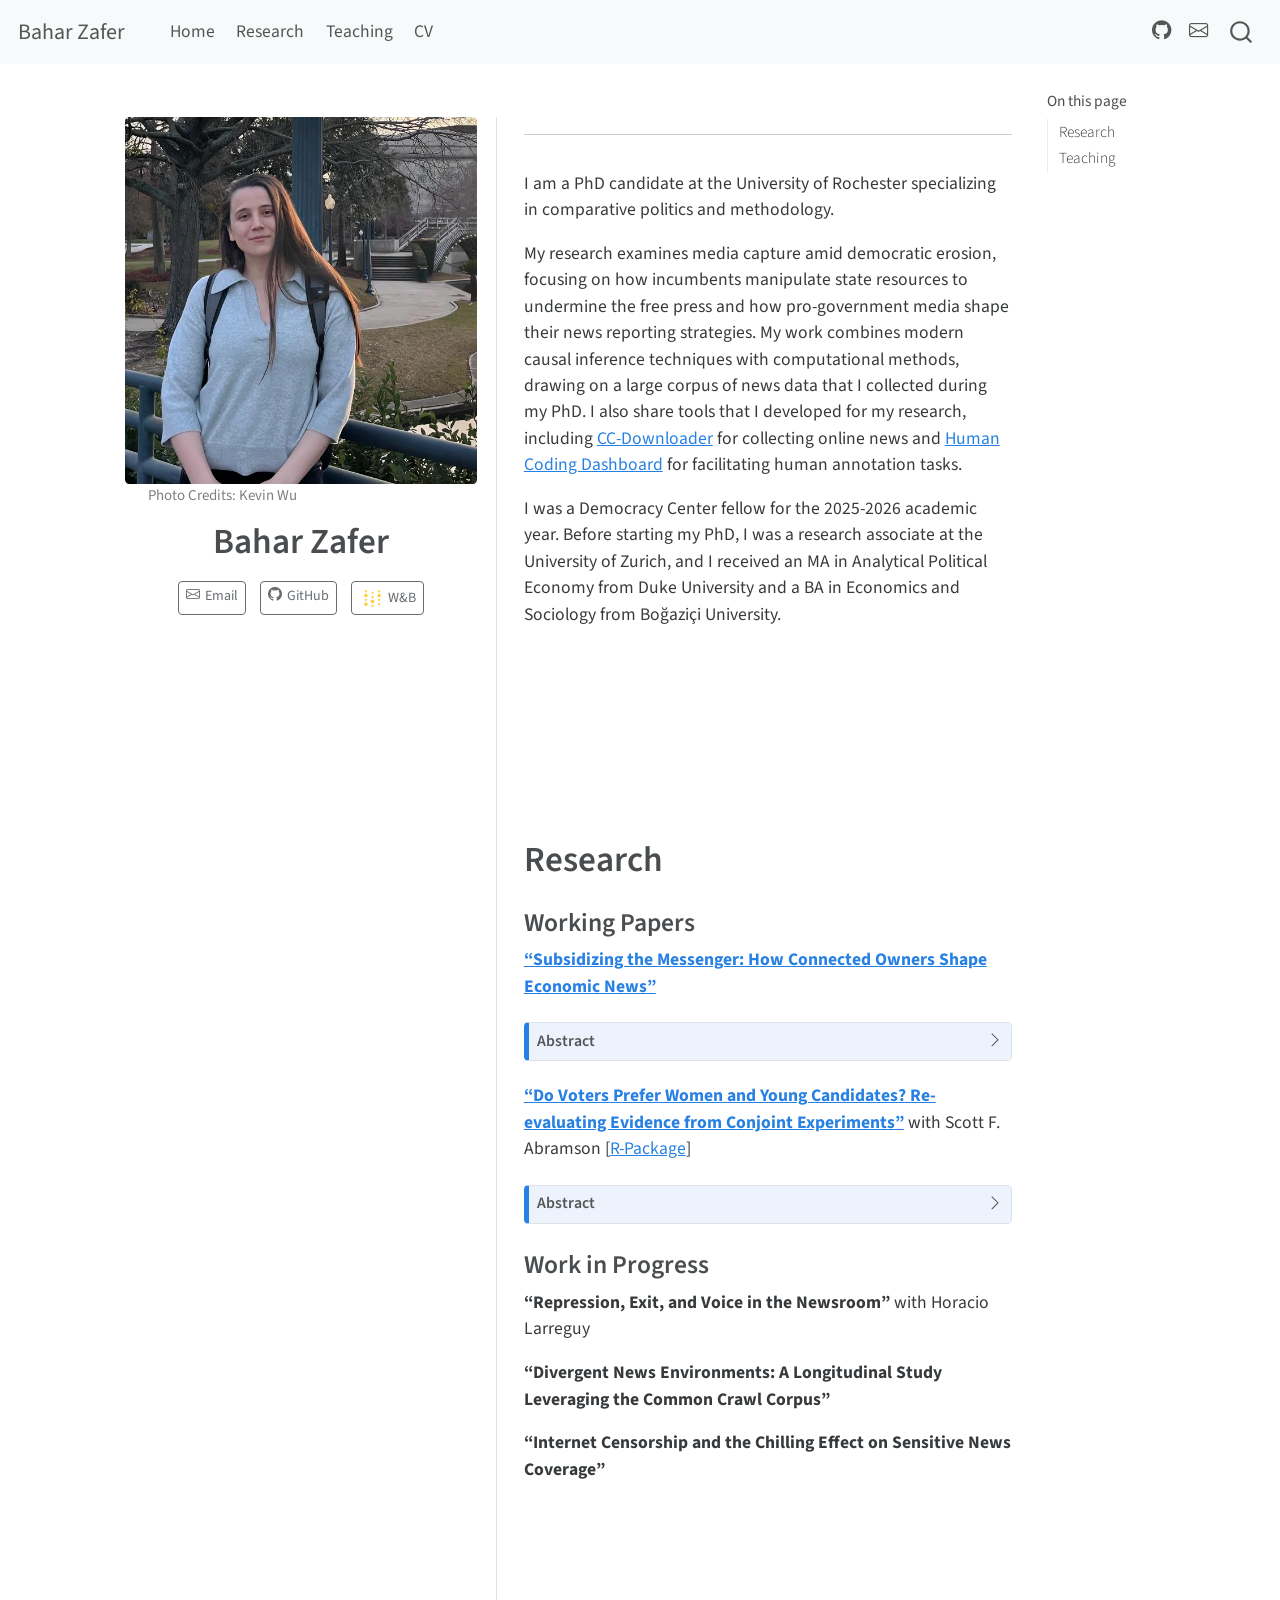
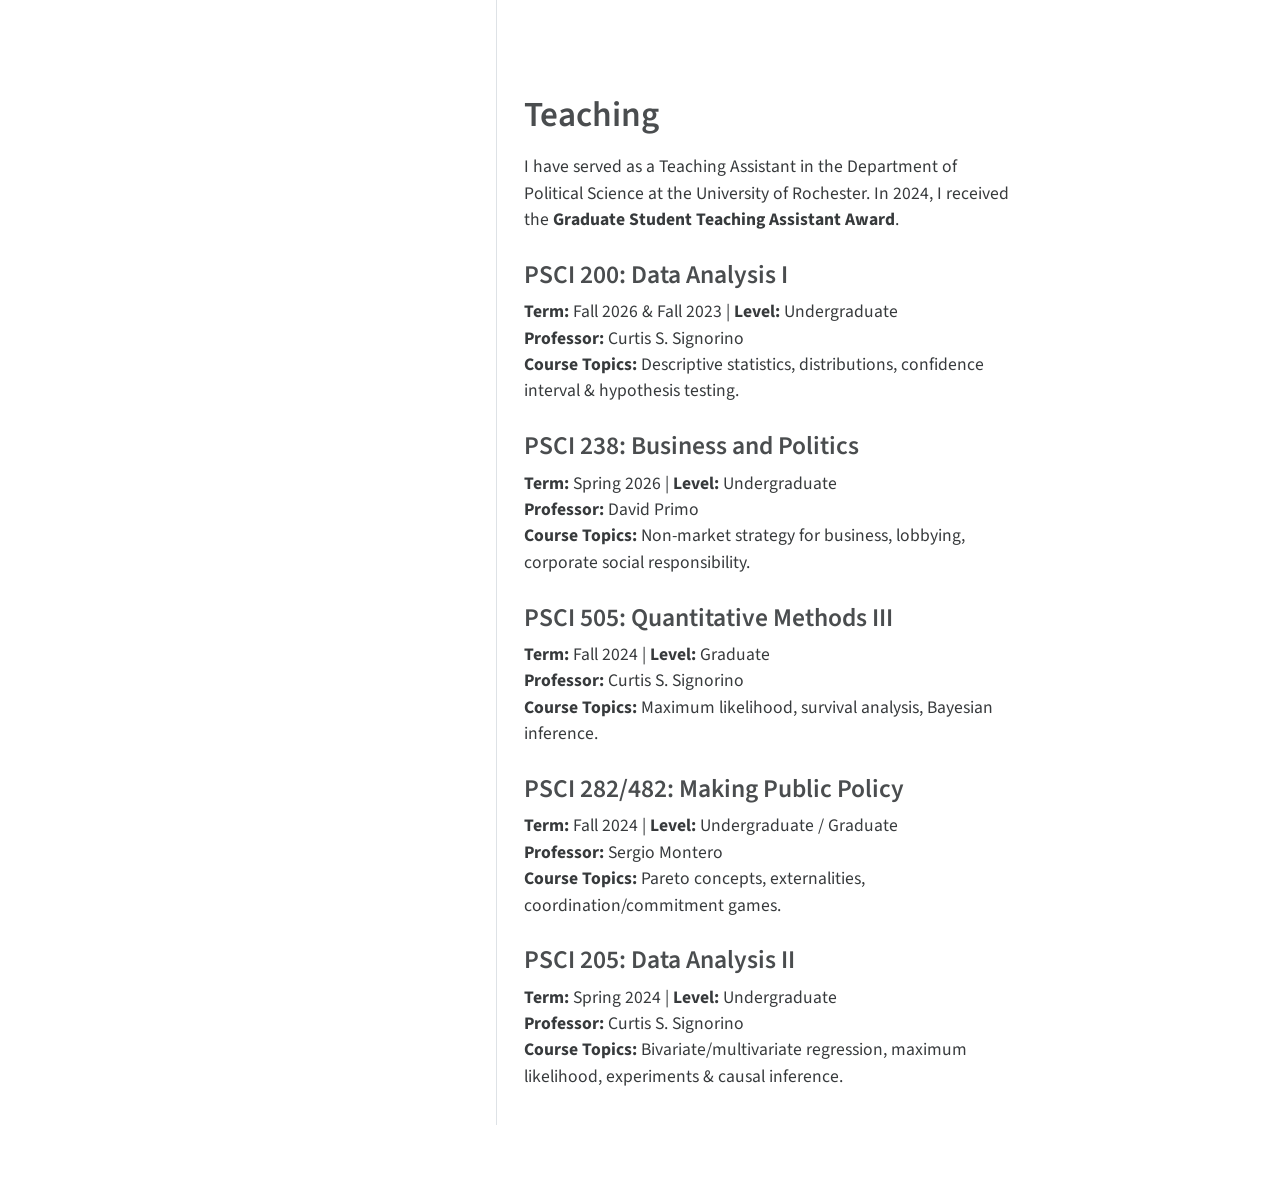
==== commit 2e4d9f0c: "Built site for gh-pages" ====
--- a/index.html
+++ b/index.html
@@ -178,6 +178,15 @@
   </div>
   <div class="about-contents"><main class="content" id="quarto-document-content">
 
+<script>
+document.addEventListener("DOMContentLoaded", function() {
+  const img = document.querySelector(".about-image");
+  if (img) {
+    img.insertAdjacentHTML('afterend', '<div style="width: 86%; text-align: left; font-size: 0.85rem; margin-top: -25px; margin-bottom: 15px;"><a href="[https://tseluenkevinwu.org/](https://tseluenkevinwu.org/)" style="color: gray; text-decoration: none;">Photo Credits: Kevin Wu</a></div>');
+  }
+});
+</script>
+<hr>
 <section id="home" class="level1">
 <h1></h1>
 <p>I am a PhD candidate at the University of Rochester specializing in comparative politics and methodology.</p>
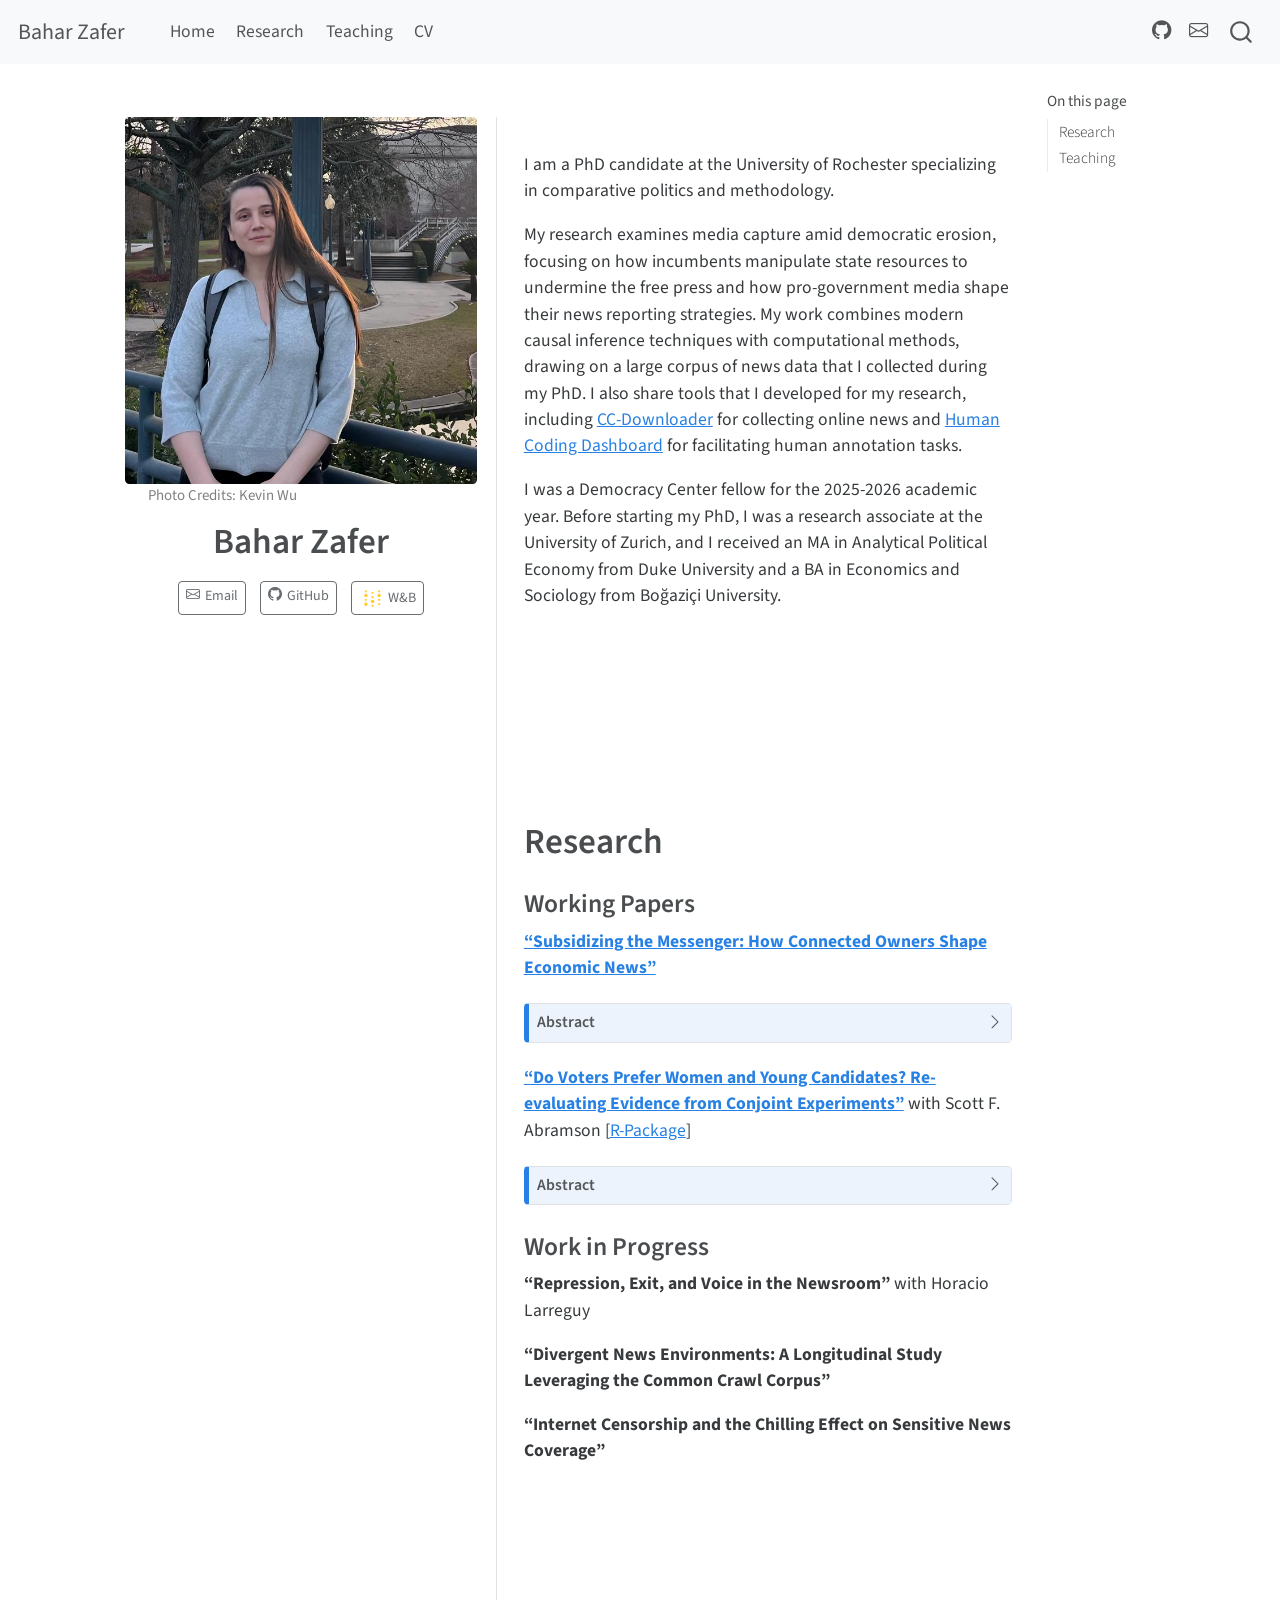
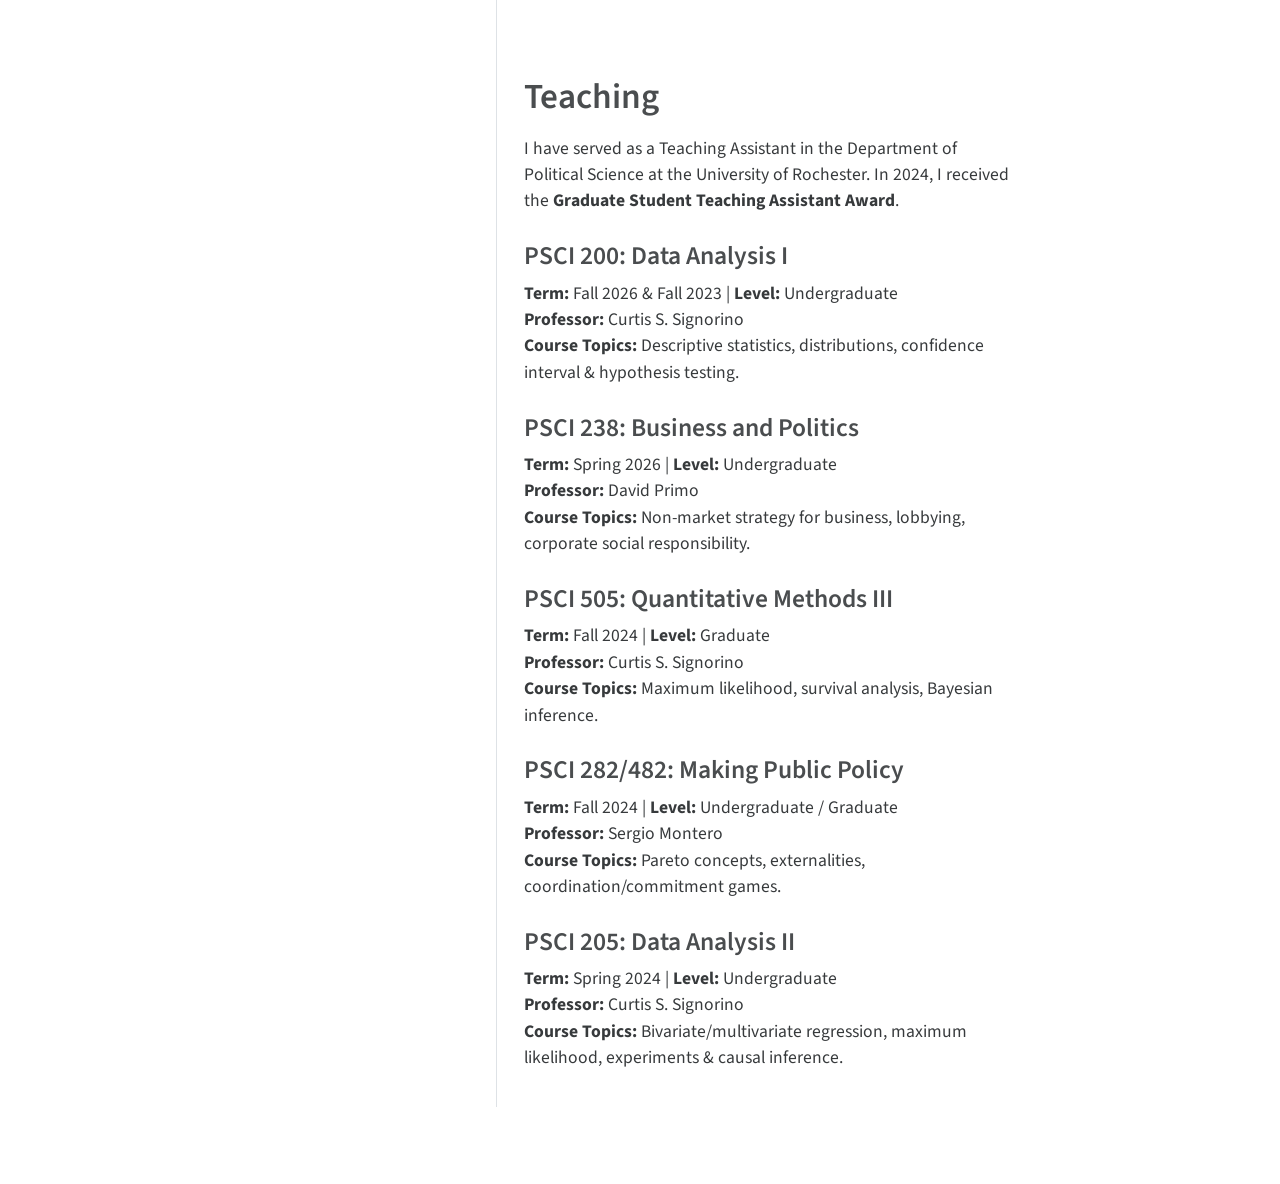
==== commit d1d5fe25: "Built site for gh-pages" ====
--- a/index.html
+++ b/index.html
@@ -182,11 +182,10 @@
 document.addEventListener("DOMContentLoaded", function() {
   const img = document.querySelector(".about-image");
   if (img) {
-    img.insertAdjacentHTML('afterend', '<div style="width: 86%; text-align: left; font-size: 0.85rem; margin-top: -25px; margin-bottom: 15px;"><a href="[https://tseluenkevinwu.org/](https://tseluenkevinwu.org/)" style="color: gray; text-decoration: none;">Photo Credits: Kevin Wu</a></div>');
+    img.insertAdjacentHTML('afterend', '<div style="width: 86%; text-align: left; font-size: 0.85rem; margin-top: -25px; margin-bottom: 15px;"><a href="https://tseluenkevinwu.org/" style="color: gray; text-decoration: none;">Photo Credits: Kevin Wu</a></div>');
   }
 });
 </script>
-<hr>
 <section id="home" class="level1">
 <h1></h1>
 <p>I am a PhD candidate at the University of Rochester specializing in comparative politics and methodology.</p>
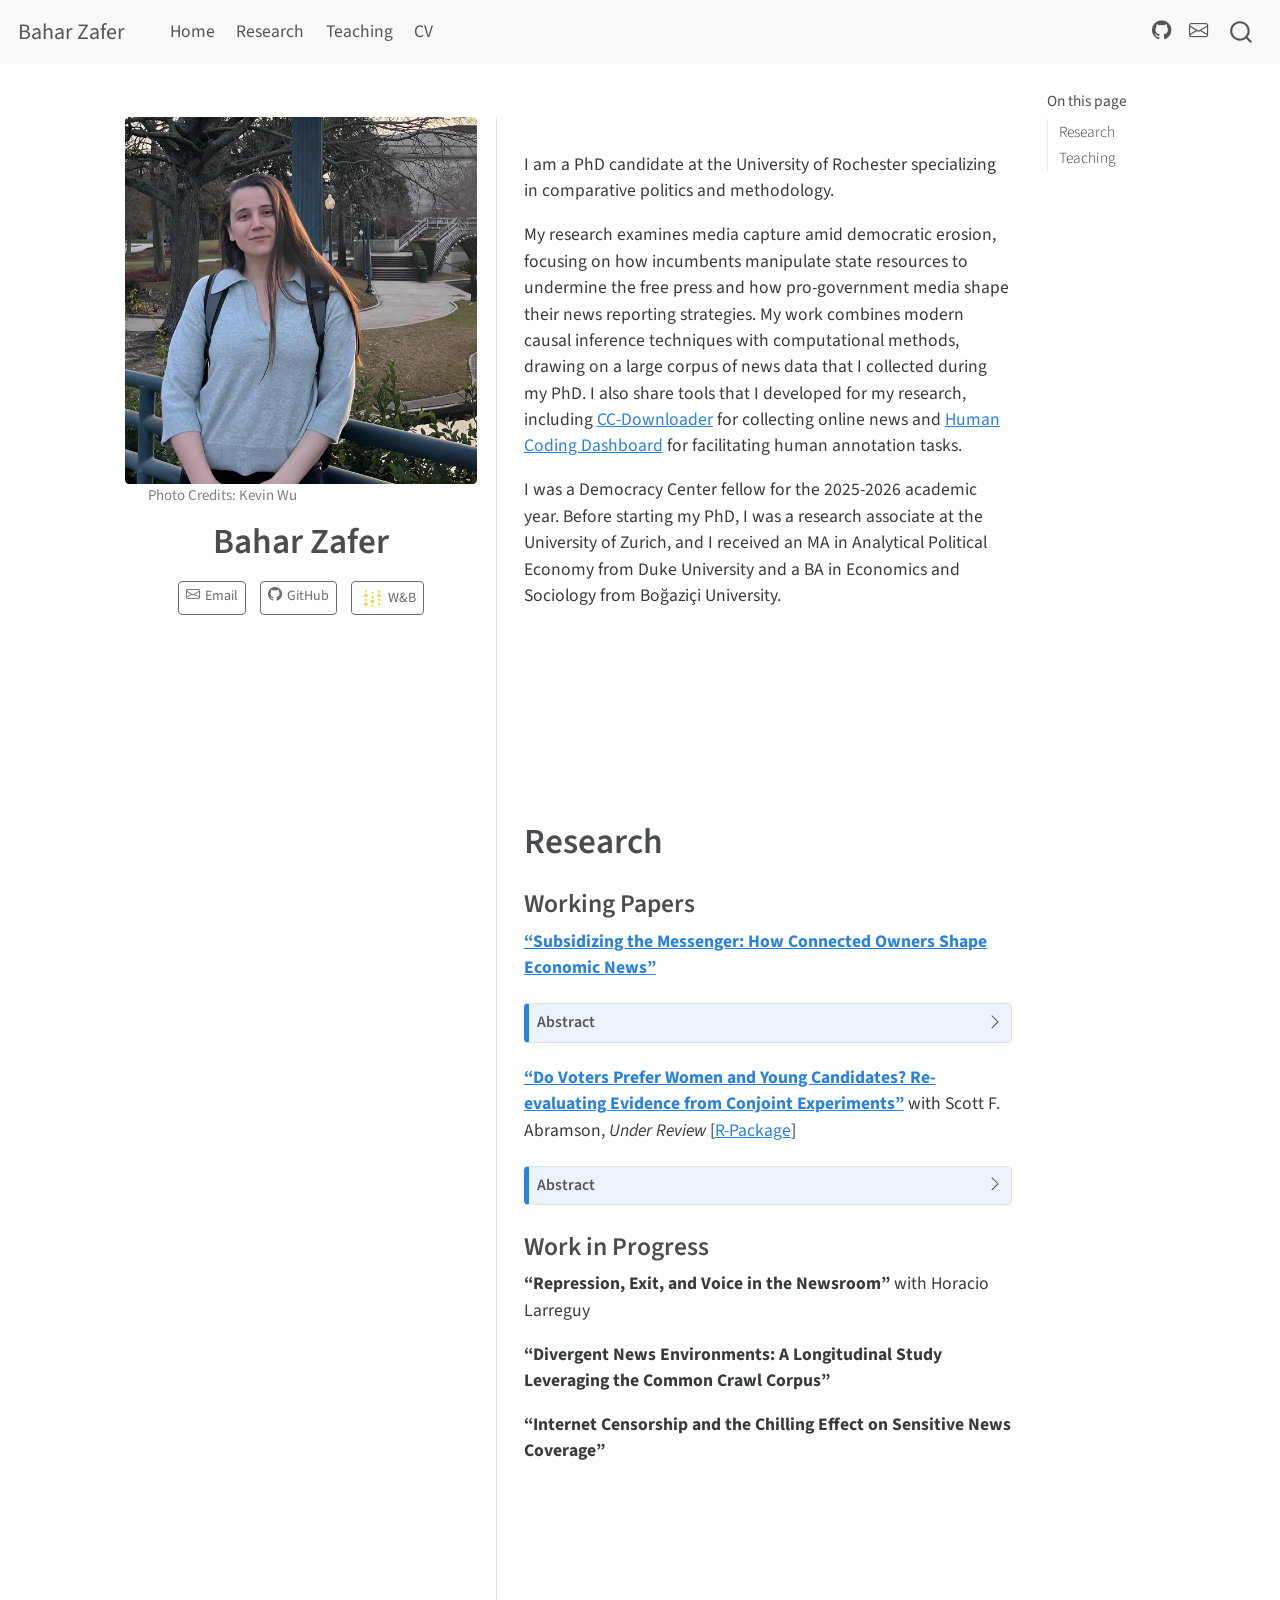
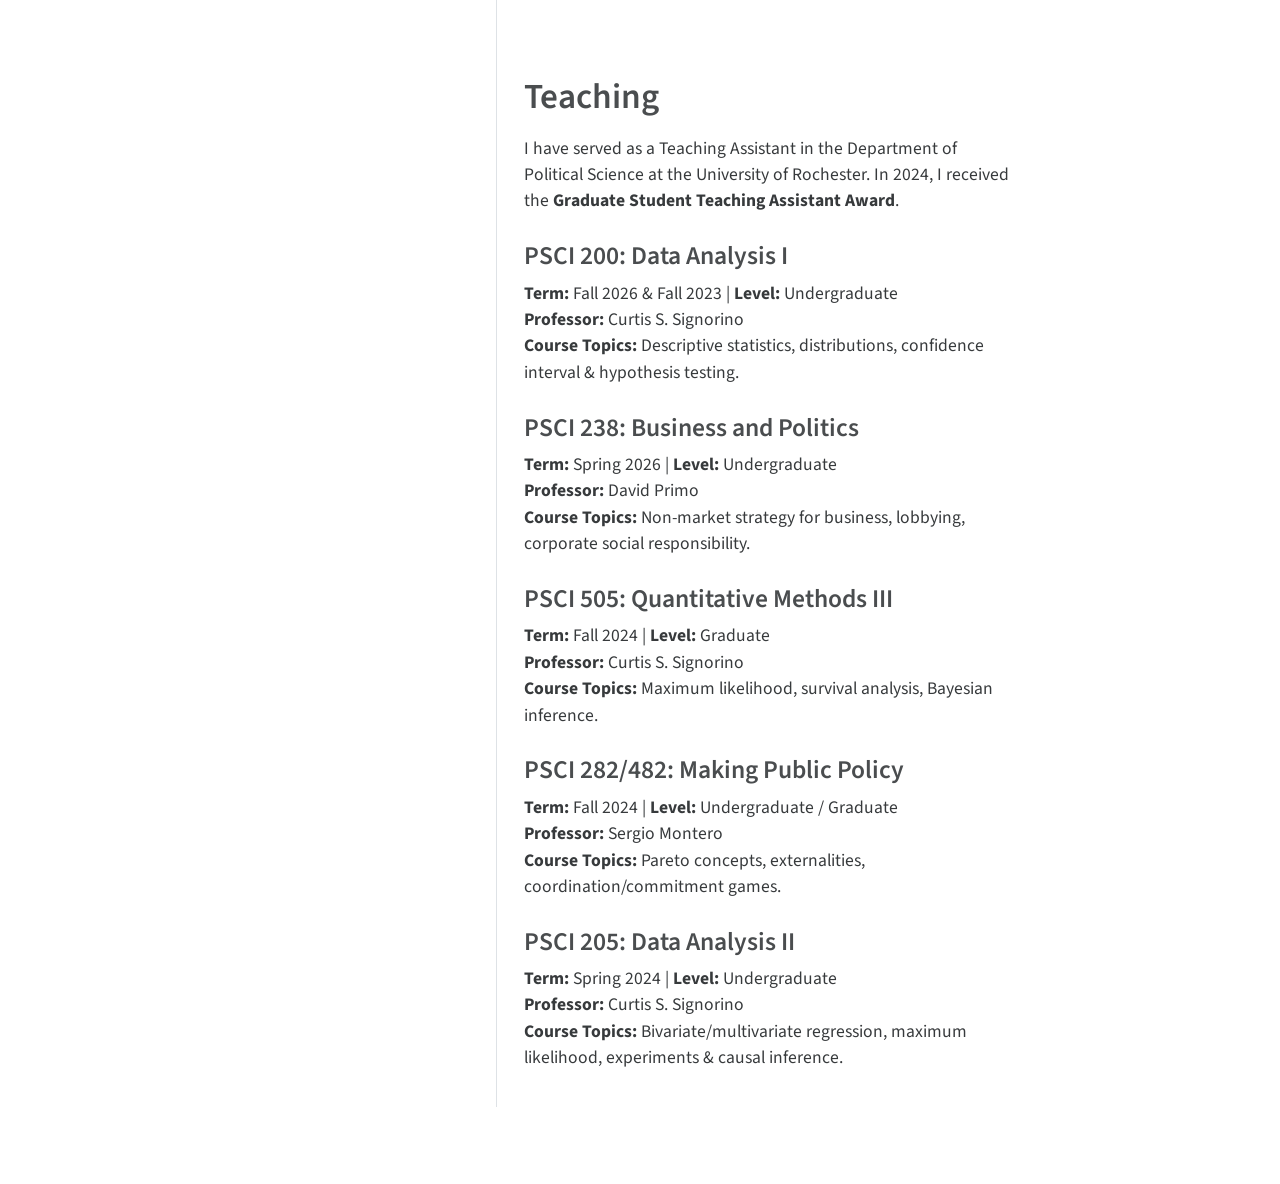
==== commit 7b1a7b8f: "Built site for gh-pages" ====
--- a/index.html
+++ b/index.html
@@ -214,7 +214,7 @@
 </div>
 </div>
 </div>
-<p><a href="ConjointSensitivity.pdf"><strong>“Do Voters Prefer Women and Young Candidates? Re-evaluating Evidence from Conjoint Experiments”</strong></a> with Scott F. Abramson [<a href="https://github.com/zfrb/ConjointSensitivity">R-Package</a>]</p>
+<p><a href="ConjointSensitivity.pdf"><strong>“Do Voters Prefer Women and Young Candidates? Re-evaluating Evidence from Conjoint Experiments”</strong></a> with Scott F. Abramson, <em>Under Review</em> [<a href="https://github.com/zfrb/ConjointSensitivity">R-Package</a>]</p>
 <div class="callout callout-style-default callout-note no-icon callout-titled" title="Abstract">
 <div class="callout-header d-flex align-content-center" data-bs-toggle="collapse" data-bs-target=".callout-2-contents" aria-controls="callout-2" aria-expanded="false" aria-label="Toggle callout">
 <div class="callout-icon-container">
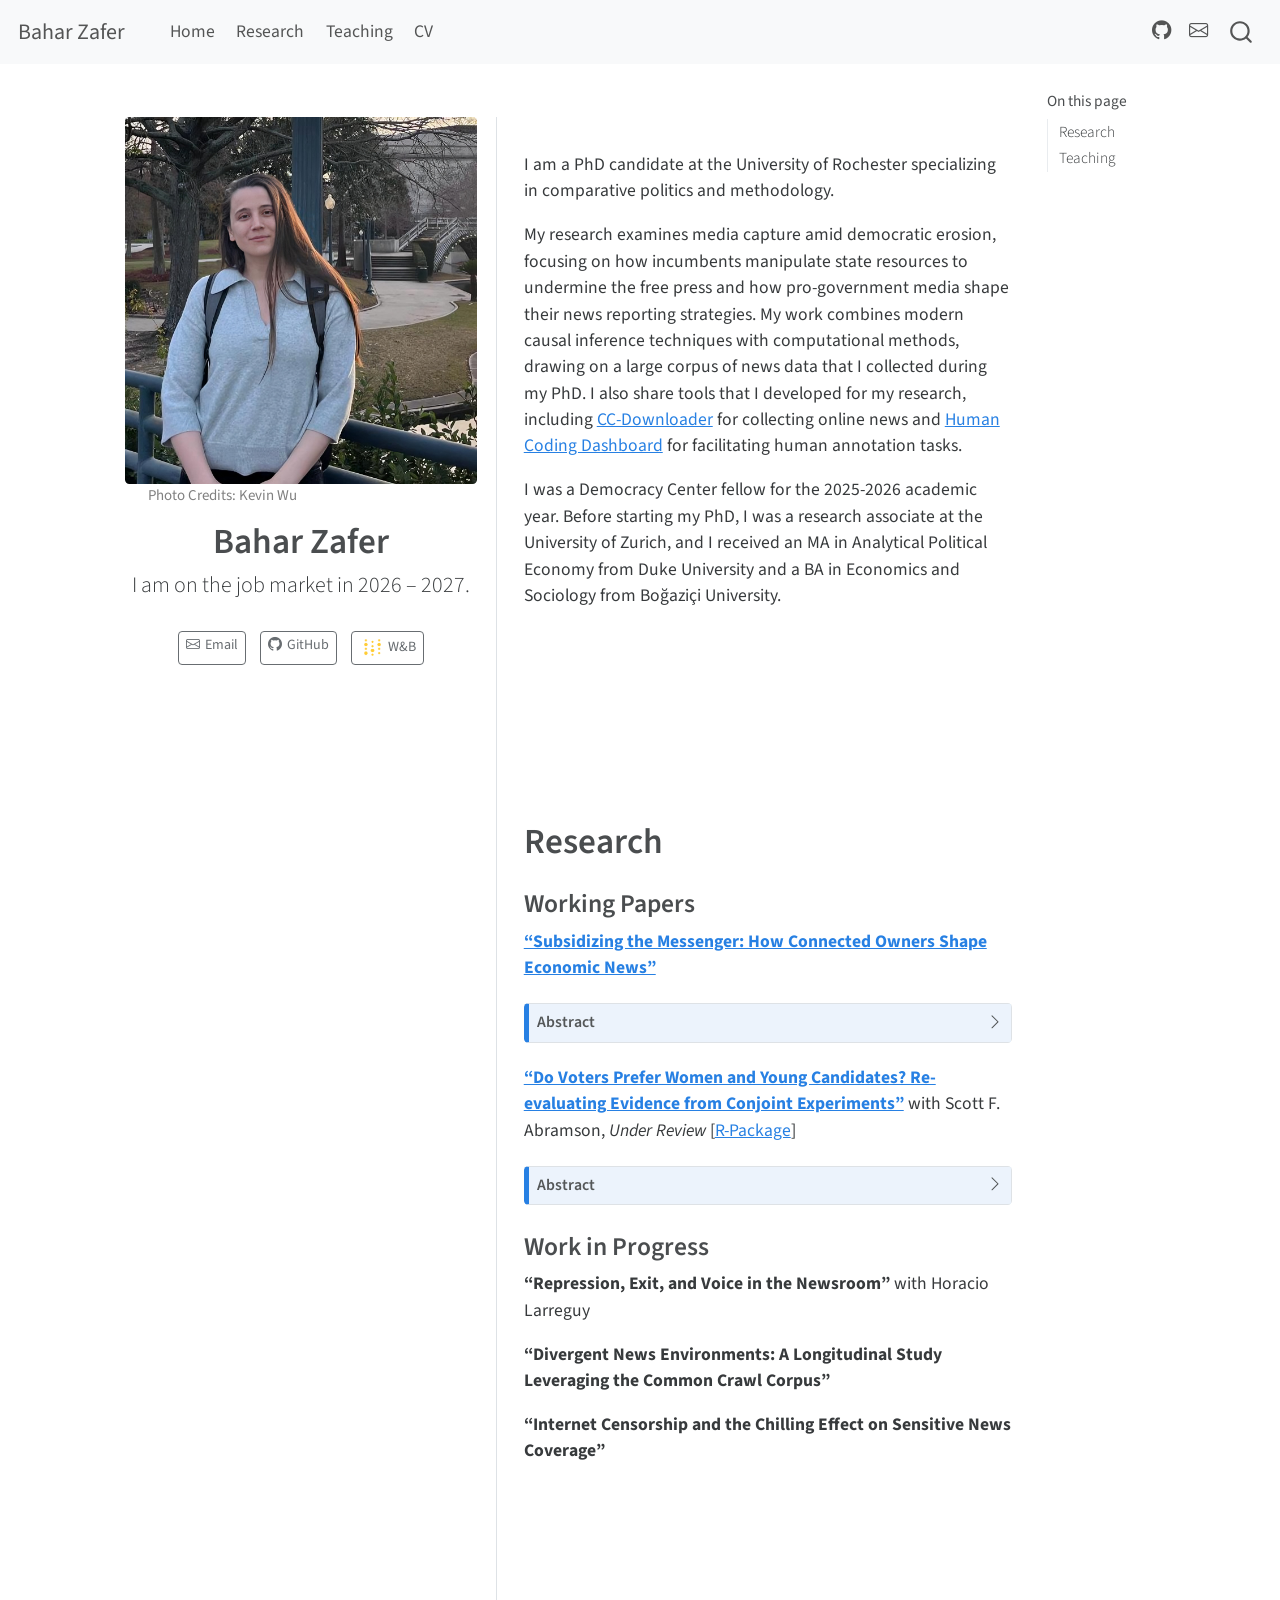
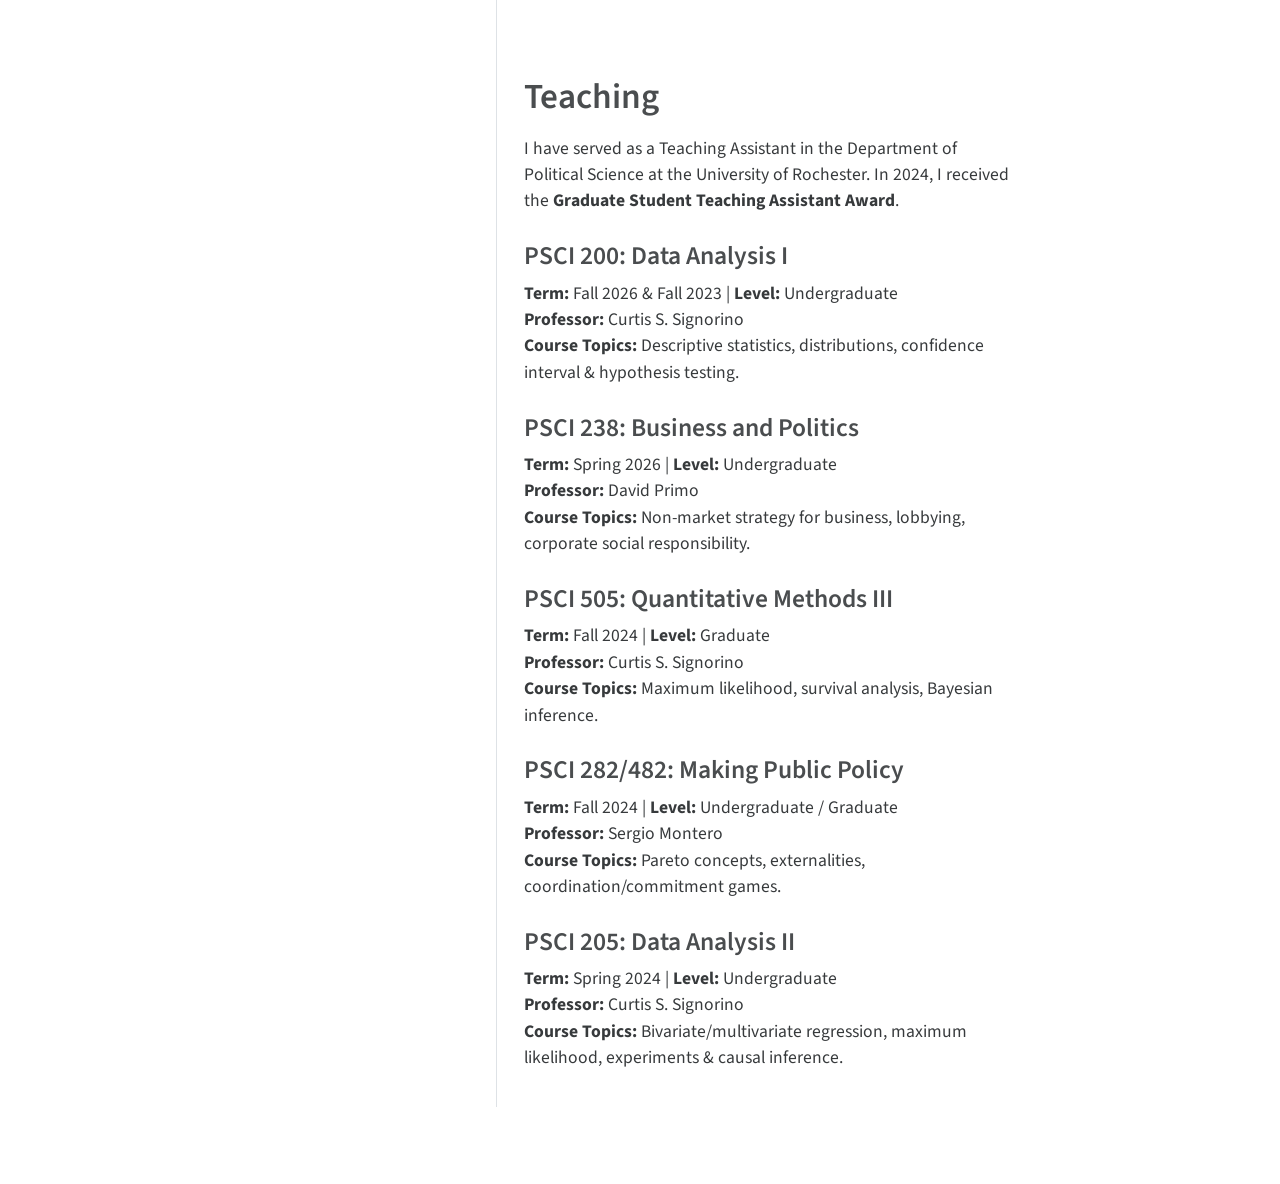
==== commit 6d850a88: "Built site for gh-pages" ====
--- a/index.html
+++ b/index.html
@@ -158,6 +158,7 @@
 <header id="title-block-header" class="quarto-title-block default">
 <div class="quarto-title">
 <h1 class="title">Bahar Zafer</h1>
+<p class="subtitle lead">I am on the job market in 2026 – 2027.</p>
 </div>
 <div class="quarto-title-meta">
   </div>
@@ -209,7 +210,7 @@
 </div>
 <div id="callout-1" class="callout-1-contents callout-collapse collapse">
 <div class="callout-body-container callout-body">
-<p>Scholars have extensively investigated the interest of incumbents in controlling media and the role of financial independence in safeguarding press freedom. Nonetheless, the literature lacks evidence on how governments employ ostensibly legal methods to fund connected media in exchange for favorable coverage. This paper identifies market-based exchanges as two-way favors between the government and politically connected media owners, exploiting the acquisition of the largest media company in Turkey by a pro-government conglomerate in 2018. First, I find sizable advertising favors from the government as the 2018 sale significantly increased state advertising in the acquired newspapers, despite a simultaneous decline in their circulations and private advertising. Second, these newspapers return the favor with biased economic news supportive of the government. My results establish that state advertising in Turkey is politically driven and incompatible with economic incentives, and the connected newspapers cater to the government, potentially at the expense of circulation.</p>
+<p>Scholars have extensively investigated the interest of incumbents in controlling media and the role of financial independence in safeguarding press freedom. Nonetheless, the literature lacks evidence on how governments employ ostensibly legal methods to fund connected media in exchange for favorable coverage. This paper identifies market-based exchanges as two-way favors between the government and politically connected media owners, exploiting the acquisition of the largest media company in Turkey by a pro-government conglomerate in 2018. First, I find sizable advertising favors from the government as the 2018 sale significantly increased state advertising in the acquired newspapers, despite a simultaneous decline in their circulations and private advertising. Second, these newspapers return the favor with biased economic news supportive of the government. My results establish (i) a political motive underlying state advertising that operates independently of economic incentives, and (ii) biased news coverage in the connected newspapers catering to the government, potentially at the expense of circulation.</p>
 <p><em>Keywords:</em> Media capture, government advertising, politically connected owners, triple differences regression, topic modeling, sentiment analysis, BERT, GPT</p>
 </div>
 </div>
